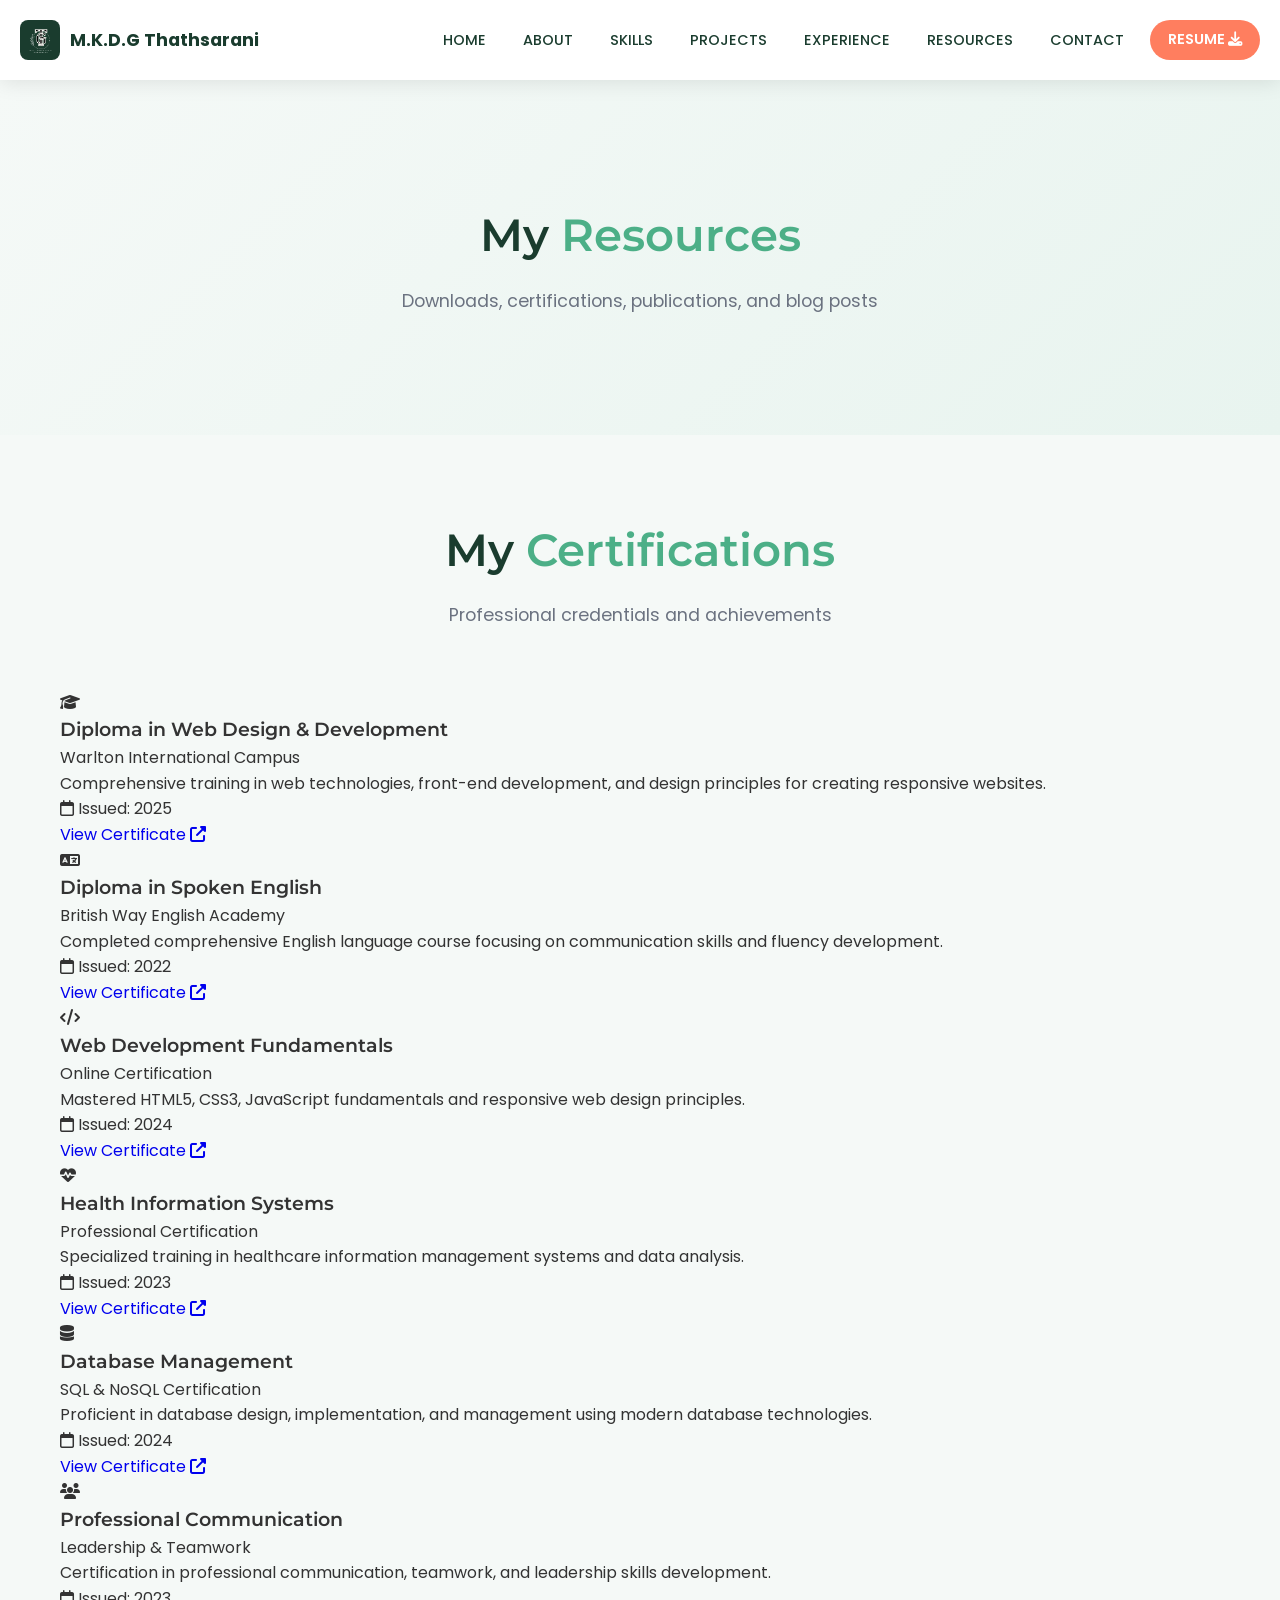
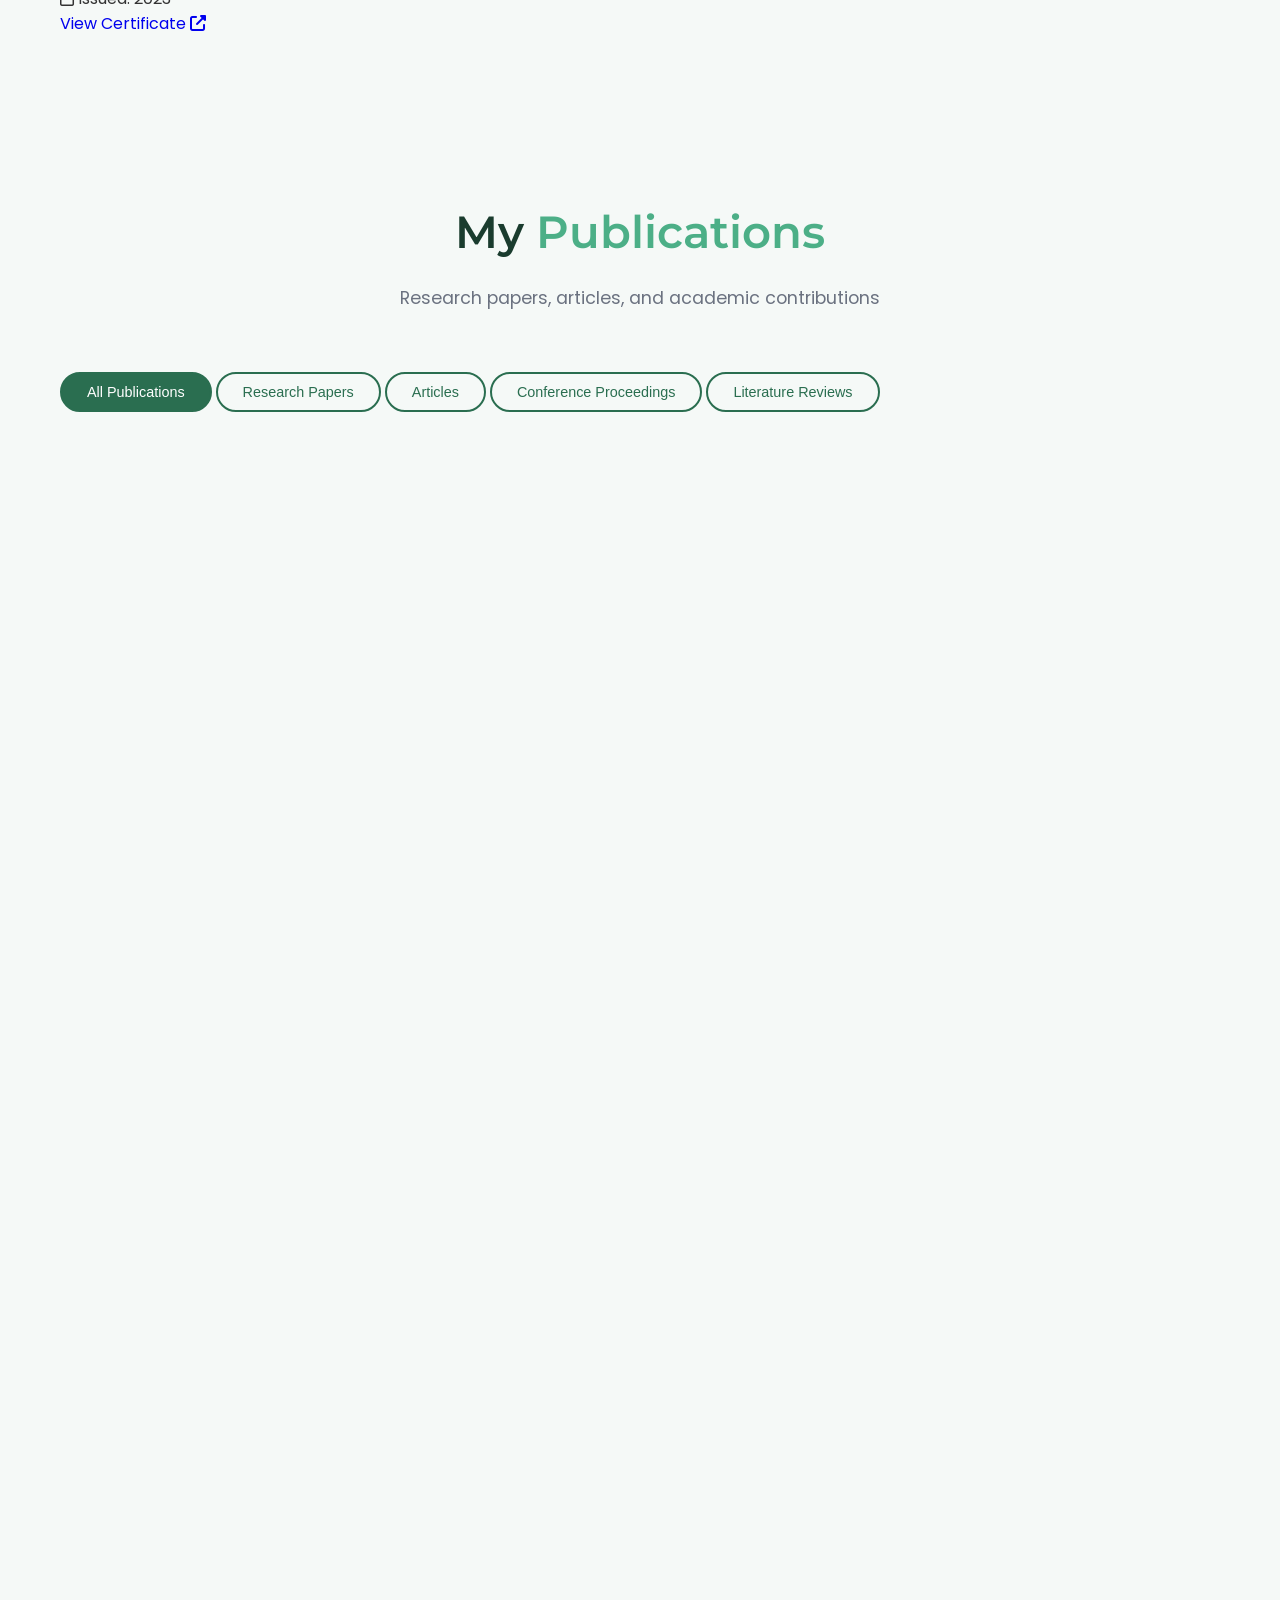
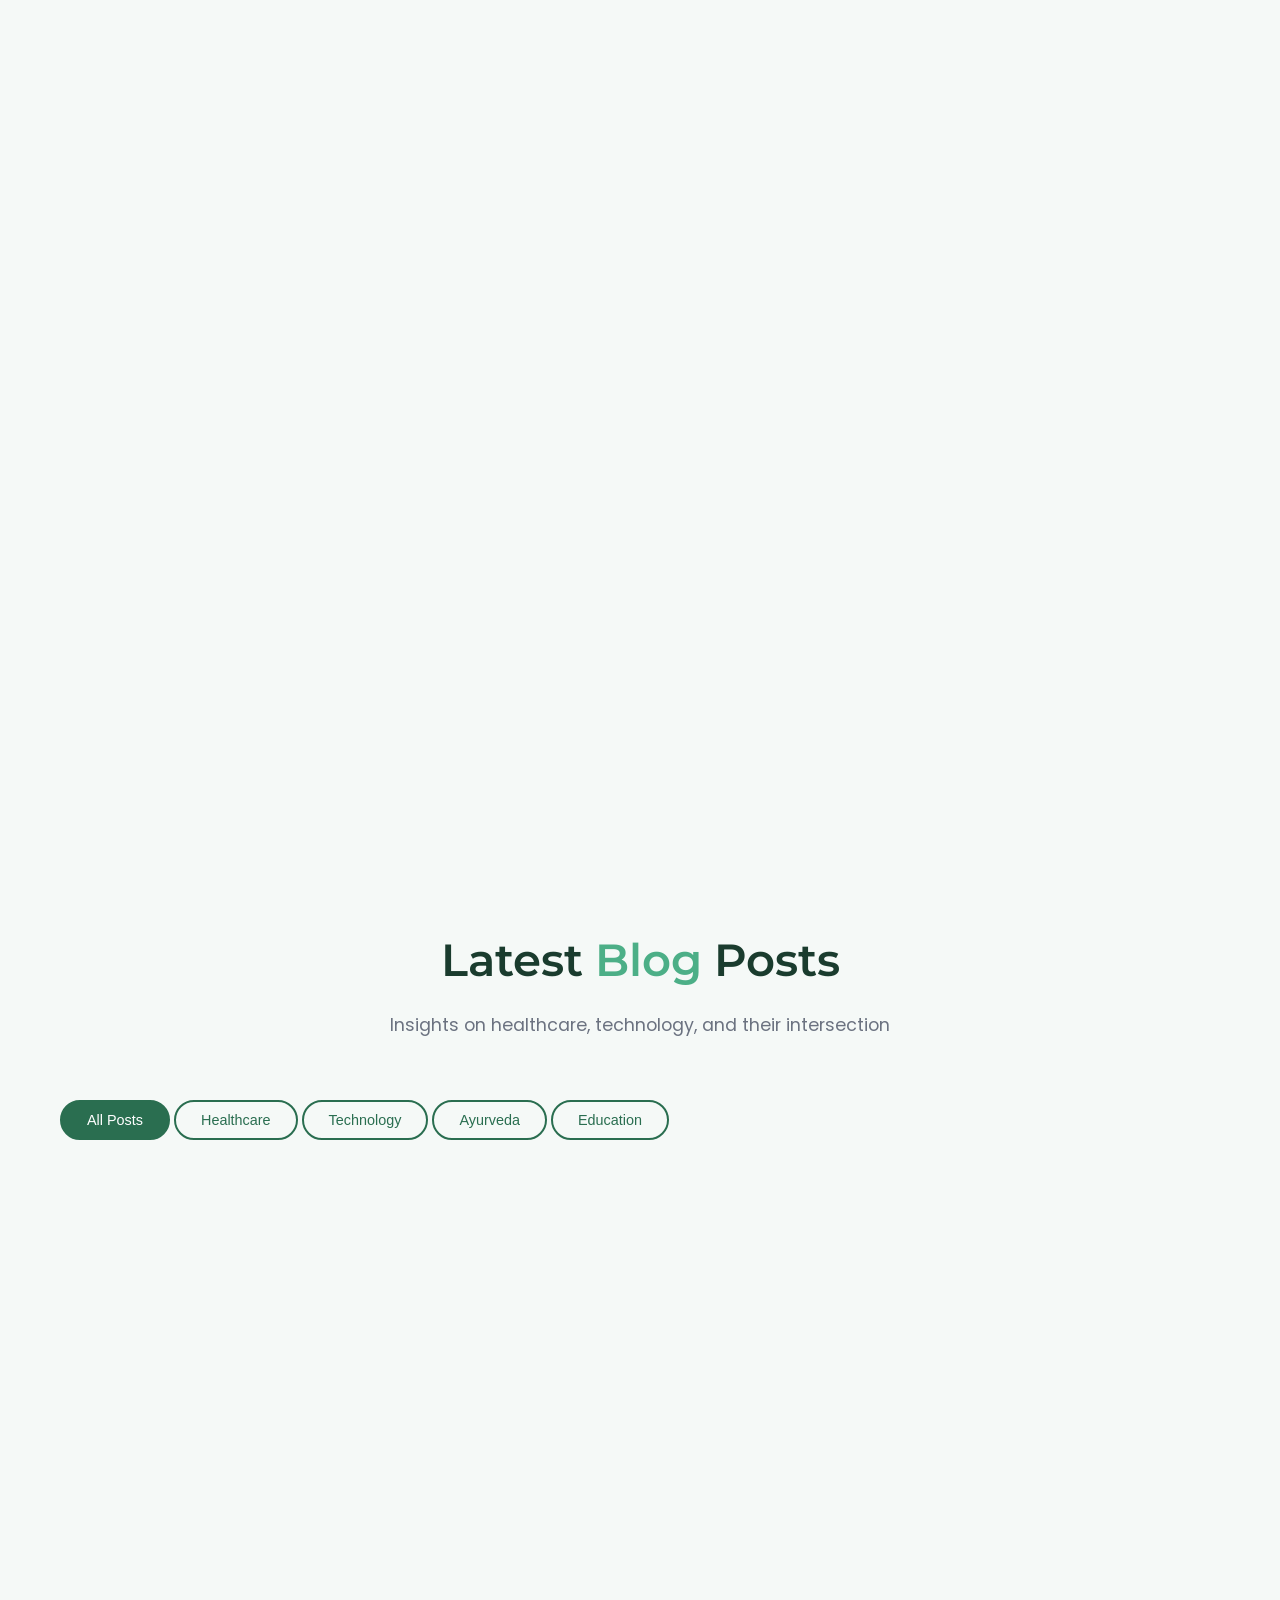
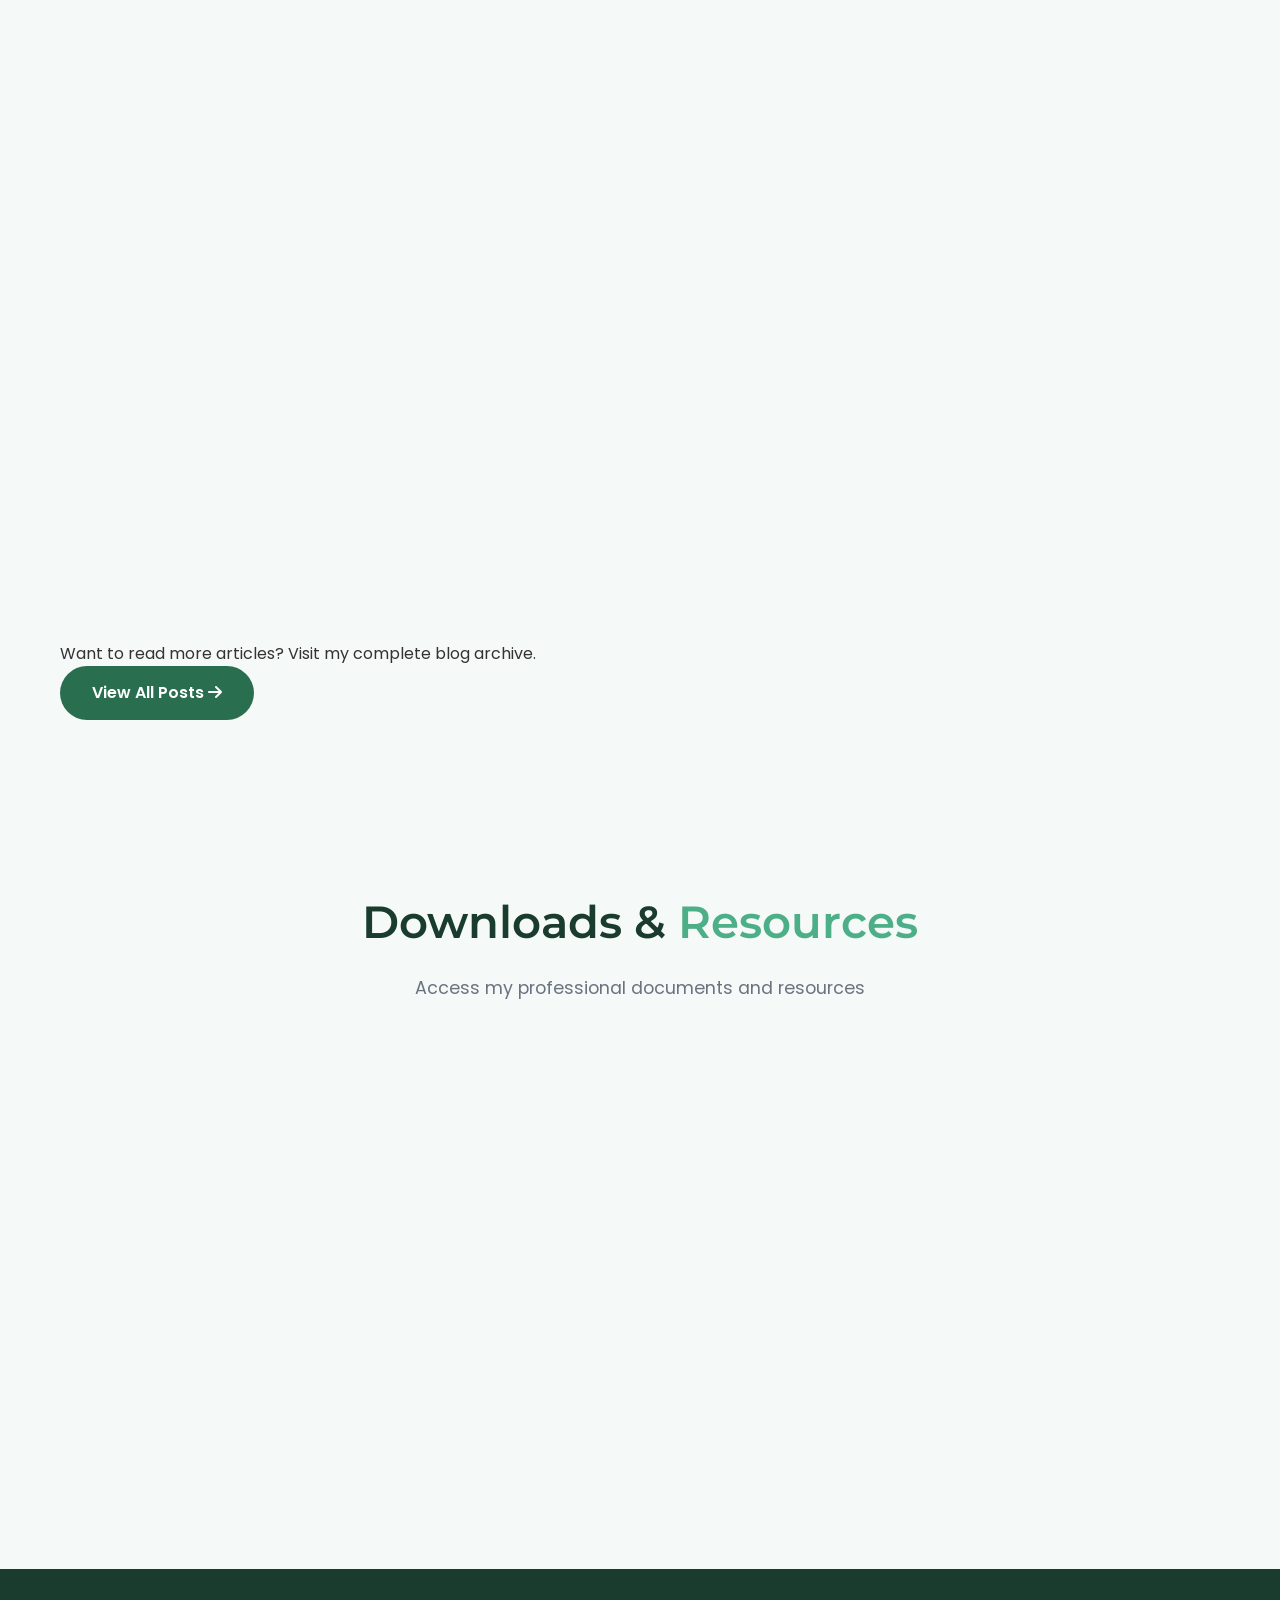
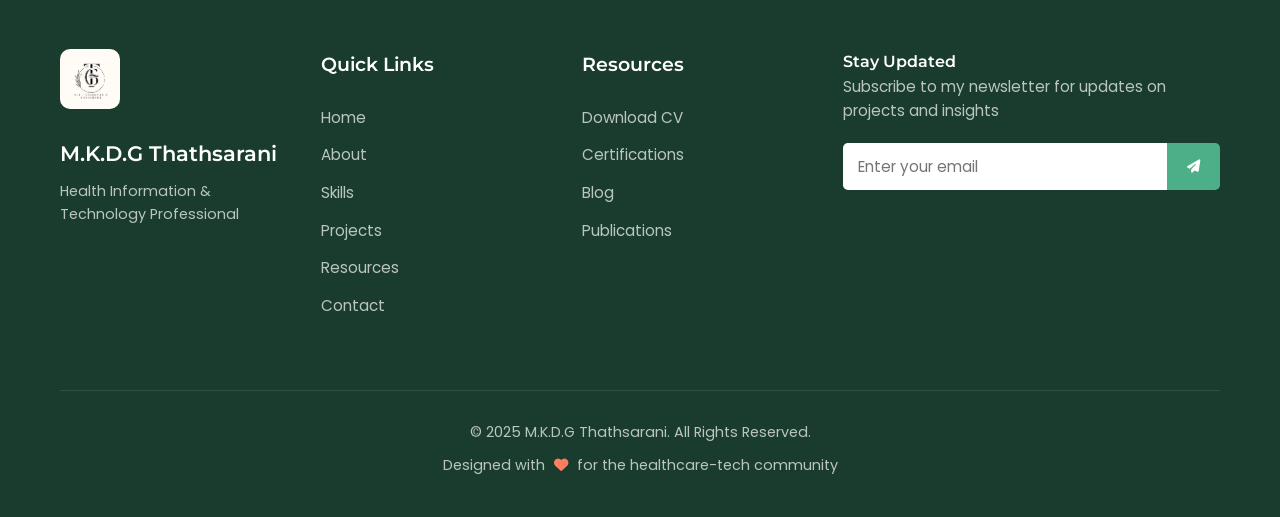
==== porthfolio/resources.html @ d6658051 "Add resources page with certifications, publications, and blog sections" ====
<!DOCTYPE html>
<html lang="en">
<head>
    <meta charset="UTF-8">
    <meta name="viewport" content="width=device-width, initial-scale=1.0">
    <title>M.K.D.G Thathsarani | Resources</title>
    <link rel="stylesheet" href="https://cdnjs.cloudflare.com/ajax/libs/font-awesome/6.4.0/css/all.min.css">
    <link href="https://fonts.googleapis.com/css2?family=Poppins:wght@300;400;500;600;700&family=Montserrat:wght@400;500;600;700&display=swap" rel="stylesheet">
    <link rel="stylesheet" href="style.css">
    <link rel="stylesheet" href="animations.css">
</head>
<body>
    <!-- Navigation -->
    <nav class="main-nav">
        <div class="nav-container">
            <a href="index.html" class="logo">
                <img src="Logo/Green.png" alt="Logo">
                <span>M.K.D.G Thathsarani</span>
            </a>
            <button class="mobile-toggle" aria-label="Menu">
                <i class="fas fa-bars"></i>
            </button>
            <ul class="nav-menu">
                <li><a href="index.html" class="nav-link">HOME</a></li>
                <li><a href="index.html#about" class="nav-link">ABOUT</a></li>
                <li><a href="index.html#skills" class="nav-link">SKILLS</a></li>
                <li><a href="index.html#projects" class="nav-link">PROJECTS</a></li>
                <li><a href="index.html#experience" class="nav-link">EXPERIENCE</a></li>
                <li><a href="resources.html" class="nav-link active">RESOURCES</a></li>
                <li><a href="index.html#contact" class="nav-link">CONTACT</a></li>
                <li><a href="My%20CV%202026.pdf" download class="btn-download">RESUME <i class="fas fa-download"></i></a></li>
            </ul>
        </div>
    </nav>

    <!-- Resources Hero -->
    <section class="hero" style="min-height: auto; padding: 120px 0 60px;">
        <div class="section-container" style="padding: 0 20px;">
            <div class="section-header">
                <h1 class="section-title">My <span>Resources</span></h1>
                <p class="section-subtitle">Downloads, certifications, publications, and blog posts</p>
            </div>
        </div>
    </section>

    <!-- Certifications Section -->
    <section id="certifications" class="certifications">
        <div class="section-container">
            <div class="section-header">
                <h2 class="section-title">My <span>Certifications</span></h2>
                <p class="section-subtitle">Professional credentials and achievements</p>
            </div>

            <div class="certifications-grid">
                <!-- Certification 1 -->
                <div class="certification-card">
                    <div class="certification-header">
                        <div class="certification-icon">
                            <i class="fas fa-graduation-cap"></i>
                        </div>
                        <div class="certification-title">
                            <h3>Diploma in Web Design & Development</h3>
                            <p>Warlton International Campus</p>
                        </div>
                    </div>
                    <div class="certification-body">
                        <p>Comprehensive training in web technologies, front-end development, and design principles for creating responsive websites.</p>
                        <div class="certification-date">
                            <i class="far fa-calendar"></i> Issued: 2025
                        </div>
                    </div>
                    <div class="certification-footer">
                        <a href="#" class="certification-link">View Certificate <i class="fas fa-external-link-alt"></i></a>
                    </div>
                </div>

                <!-- Certification 2 -->
                <div class="certification-card">
                    <div class="certification-header">
                        <div class="certification-icon">
                            <i class="fas fa-language"></i>
                        </div>
                        <div class="certification-title">
                            <h3>Diploma in Spoken English</h3>
                            <p>British Way English Academy</p>
                        </div>
                    </div>
                    <div class="certification-body">
                        <p>Completed comprehensive English language course focusing on communication skills and fluency development.</p>
                        <div class="certification-date">
                            <i class="far fa-calendar"></i> Issued: 2022
                        </div>
                    </div>
                    <div class="certification-footer">
                        <a href="#" class="certification-link">View Certificate <i class="fas fa-external-link-alt"></i></a>
                    </div>
                </div>

                <!-- Certification 3 -->
                <div class="certification-card">
                    <div class="certification-header">
                        <div class="certification-icon">
                            <i class="fas fa-code"></i>
                        </div>
                        <div class="certification-title">
                            <h3>Web Development Fundamentals</h3>
                            <p>Online Certification</p>
                        </div>
                    </div>
                    <div class="certification-body">
                        <p>Mastered HTML5, CSS3, JavaScript fundamentals and responsive web design principles.</p>
                        <div class="certification-date">
                            <i class="far fa-calendar"></i> Issued: 2024
                        </div>
                    </div>
                    <div class="certification-footer">
                        <a href="#" class="certification-link">View Certificate <i class="fas fa-external-link-alt"></i></a>
                    </div>
                </div>

                <!-- Certification 4 -->
                <div class="certification-card">
                    <div class="certification-header">
                        <div class="certification-icon">
                            <i class="fas fa-heartbeat"></i>
                        </div>
                        <div class="certification-title">
                            <h3>Health Information Systems</h3>
                            <p>Professional Certification</p>
                        </div>
                    </div>
                    <div class="certification-body">
                        <p>Specialized training in healthcare information management systems and data analysis.</p>
                        <div class="certification-date">
                            <i class="far fa-calendar"></i> Issued: 2023
                        </div>
                    </div>
                    <div class="certification-footer">
                        <a href="#" class="certification-link">View Certificate <i class="fas fa-external-link-alt"></i></a>
                    </div>
                </div>

                <!-- Certification 5 -->
                <div class="certification-card">
                    <div class="certification-header">
                        <div class="certification-icon">
                            <i class="fas fa-database"></i>
                        </div>
                        <div class="certification-title">
                            <h3>Database Management</h3>
                            <p>SQL & NoSQL Certification</p>
                        </div>
                    </div>
                    <div class="certification-body">
                        <p>Proficient in database design, implementation, and management using modern database technologies.</p>
                        <div class="certification-date">
                            <i class="far fa-calendar"></i> Issued: 2024
                        </div>
                    </div>
                    <div class="certification-footer">
                        <a href="#" class="certification-link">View Certificate <i class="fas fa-external-link-alt"></i></a>
                    </div>
                </div>

                <!-- Certification 6 -->
                <div class="certification-card">
                    <div class="certification-header">
                        <div class="certification-icon">
                            <i class="fas fa-users"></i>
                        </div>
                        <div class="certification-title">
                            <h3>Professional Communication</h3>
                            <p>Leadership & Teamwork</p>
                        </div>
                    </div>
                    <div class="certification-body">
                        <p>Certification in professional communication, teamwork, and leadership skills development.</p>
                        <div class="certification-date">
                            <i class="far fa-calendar"></i> Issued: 2023
                        </div>
                    </div>
                    <div class="certification-footer">
                        <a href="#" class="certification-link">View Certificate <i class="fas fa-external-link-alt"></i></a>
                    </div>
                </div>
            </div>
        </div>
    </section>

    <!-- Publications Section -->
    <section id="publications" class="publications">
        <div class="section-container">
            <div class="section-header">
                <h2 class="section-title">My <span>Publications</span></h2>
                <p class="section-subtitle">Research papers, articles, and academic contributions</p>
            </div>

            <div class="publications-filters">
                <button class="filter-btn active" data-filter="all">All Publications</button>
                <button class="filter-btn" data-filter="research">Research Papers</button>
                <button class="filter-btn" data-filter="articles">Articles</button>
                <button class="filter-btn" data-filter="conference">Conference Proceedings</button>
                <button class="filter-btn" data-filter="reviews">Literature Reviews</button>
            </div>

            <div class="publications-grid">
                <!-- Publication 1 -->
                <div class="publication-card" data-category="research">
                    <div class="publication-header">
                        <span class="publication-type">Research Paper</span>
                        <span class="publication-year">2024</span>
                    </div>
                    <div class="publication-content">
                        <h3 class="publication-title">Integrating Ayurvedic Principles with Modern Health Information Systems</h3>
                        <p class="publication-authors">M.K.D.G. Thathsarani, Dr. A. Perera, Dr. S. Fernando</p>
                        <p class="publication-journal">Journal of Traditional and Complementary Medicine, Vol. 15, Issue 3</p>
                        <div class="publication-abstract">
                            <p>This research explores the integration of Ayurvedic diagnostic principles into modern electronic health record systems, proposing a framework for preserving traditional knowledge while enhancing clinical decision support.</p>
                        </div>
                        <div class="publication-metrics">
                            <span class="metric"><i class="fas fa-quote-left"></i> 12 Citations</span>
                            <span class="metric"><i class="fas fa-download"></i> 245 Downloads</span>
                            <span class="metric"><i class="fas fa-star"></i> Impact Factor: 3.2</span>
                        </div>
                    </div>
                    <div class="publication-footer">
                        <a href="#" class="btn-secondary publication-link"><i class="fas fa-external-link-alt"></i> View Abstract</a>
                        <a href="#" class="btn-primary publication-download"><i class="fas fa-file-pdf"></i> Download PDF</a>
                    </div>
                </div>

                <!-- Publication 2 -->
                <div class="publication-card" data-category="articles">
                    <div class="publication-header">
                        <span class="publication-type">Article</span>
                        <span class="publication-year">2024</span>
                    </div>
                    <div class="publication-content">
                        <h3 class="publication-title">Digital Transformation in Traditional Medicine: Challenges and Opportunities</h3>
                        <p class="publication-authors">M.K.D.G. Thathsarani</p>
                        <p class="publication-journal">Health Informatics Today, Vol. 8, Issue 2</p>
                        <div class="publication-abstract">
                            <p>A comprehensive analysis of the digital transformation occurring in traditional medicine practices worldwide, with focus on data standardization, practitioner training, and patient adoption challenges.</p>
                        </div>
                        <div class="publication-metrics">
                            <span class="metric"><i class="fas fa-quote-left"></i> 8 Citations</span>
                            <span class="metric"><i class="fas fa-download"></i> 189 Downloads</span>
                            <span class="metric"><i class="fas fa-eye"></i> 1.2K Views</span>
                        </div>
                    </div>
                    <div class="publication-footer">
                        <a href="#" class="btn-secondary publication-link"><i class="fas fa-external-link-alt"></i> View Abstract</a>
                        <a href="#" class="btn-primary publication-download"><i class="fas fa-file-pdf"></i> Download PDF</a>
                    </div>
                </div>

                <!-- Publication 3 -->
                <div class="publication-card" data-category="conference">
                    <div class="publication-header">
                        <span class="publication-type">Conference Proceedings</span>
                        <span class="publication-year">2023</span>
                    </div>
                    <div class="publication-content">
                        <h3 class="publication-title">A Framework for Ayurvedic Knowledge Representation in Healthcare Databases</h3>
                        <p class="publication-authors">M.K.D.G. Thathsarani, Prof. R. Silva</p>
                        <p class="publication-journal">Proceedings of the International Conference on Healthcare Technology, pp. 145-159</p>
                        <div class="publication-abstract">
                            <p>Presented at ICHeT 2023, this paper introduces a novel framework for structuring Ayurvedic knowledge in relational databases while maintaining semantic relationships between concepts.</p>
                        </div>
                        <div class="publication-metrics">
                            <span class="metric"><i class="fas fa-quote-left"></i> 5 Citations</span>
                            <span class="metric"><i class="fas fa-download"></i> 167 Downloads</span>
                            <span class="metric"><i class="fas fa-users"></i> Conference Presentation</span>
                        </div>
                    </div>
                    <div class="publication-footer">
                        <a href="#" class="btn-secondary publication-link"><i class="fas fa-external-link-alt"></i> View Abstract</a>
                        <a href="#" class="btn-primary publication-download"><i class="fas fa-file-pdf"></i> Download PDF</a>
                    </div>
                </div>

                <!-- Publication 4 -->
                <div class="publication-card" data-category="research">
                    <div class="publication-header">
                        <span class="publication-type">Research Paper</span>
                        <span class="publication-year">2023</span>
                    </div>
                    <div class="publication-content">
                        <h3 class="publication-title">Assessing the Efficacy of Telemedicine for Ayurvedic Consultations</h3>
                        <p class="publication-authors">M.K.D.G. Thathsarani, Dr. L. Bandara, Dr. M. De Silva</p>
                        <p class="publication-journal">Journal of Digital Health, Vol. 7, Issue 4</p>
                        <div class="publication-abstract">
                            <p>A mixed-methods study evaluating patient satisfaction and clinical outcomes of Ayurvedic consultations conducted via telemedicine platforms during and post-pandemic.</p>
                        </div>
                        <div class="publication-metrics">
                            <span class="metric"><i class="fas fa-quote-left"></i> 15 Citations</span>
                            <span class="metric"><i class="fas fa-download"></i> 312 Downloads</span>
                            <span class="metric"><i class="fas fa-star"></i> Impact Factor: 4.1</span>
                        </div>
                    </div>
                    <div class="publication-footer">
                        <a href="#" class="btn-secondary publication-link"><i class="fas fa-external-link-alt"></i> View Abstract</a>
                        <a href="#" class="btn-primary publication-download"><i class="fas fa-file-pdf"></i> Download PDF</a>
                    </div>
                </div>

                <!-- Publication 5 -->
                <div class="publication-card" data-category="reviews">
                    <div class="publication-header">
                        <span class="publication-type">Literature Review</span>
                        <span class="publication-year">2022</span>
                    </div>
                    <div class="publication-content">
                        <h3 class="publication-title">Health Information Systems in Developing Countries: A Systematic Review</h3>
                        <p class="publication-authors">M.K.D.G. Thathsarani, Dr. K. Rajapakse</p>
                        <p class="publication-journal">International Journal of Medical Informatics, Vol. 18, Issue 1</p>
                        <div class="publication-abstract">
                            <p>Systematic review of 87 studies on health information system implementations in developing countries, identifying key success factors and common implementation challenges.</p>
                        </div>
                        <div class="publication-metrics">
                            <span class="metric"><i class="fas fa-quote-left"></i> 21 Citations</span>
                            <span class="metric"><i class="fas fa-download"></i> 456 Downloads</span>
                            <span class="metric"><i class="fas fa-star"></i> Impact Factor: 5.3</span>
                        </div>
                    </div>
                    <div class="publication-footer">
                        <a href="#" class="btn-secondary publication-link"><i class="fas fa-external-link-alt"></i> View Abstract</a>
                        <a href="#" class="btn-primary publication-download"><i class="fas fa-file-pdf"></i> Download PDF</a>
                    </div>
                </div>

                <!-- Publication 6 -->
                <div class="publication-card" data-category="articles">
                    <div class="publication-header">
                        <span class="publication-type">Article</span>
                        <span class="publication-year">2022</span>
                    </div>
                    <div class="publication-content">
                        <h3 class="publication-title">The Role of Mobile Applications in Ayurvedic Patient Education</h3>
                        <p class="publication-authors">M.K.D.G. Thathsarani</p>
                        <p class="publication-journal">Ayurveda & Technology Quarterly, Vol. 5</p>
                        <div class="publication-abstract">
                            <p>Analysis of mobile application features that effectively support Ayurvedic patient education, including dosage reminders, dietary guidelines, and lifestyle recommendations.</p>
                        </div>
                        <div class="publication-metrics">
                            <span class="metric"><i class="fas fa-quote-left"></i> 6 Citations</span>
                            <span class="metric"><i class="fas fa-download"></i> 134 Downloads</span>
                            <span class="metric"><i class="fas fa-mobile-alt"></i> Featured in App Store</span>
                        </div>
                    </div>
                    <div class="publication-footer">
                        <a href="#" class="btn-secondary publication-link"><i class="fas fa-external-link-alt"></i> View Abstract</a>
                        <a href="#" class="btn-primary publication-download"><i class="fas fa-file-pdf"></i> Download PDF</a>
                    </div>
                </div>
            </div>

            <div class="publications-stats">
                <div class="stat-card">
                    <div class="stat-icon">
                        <i class="fas fa-file-alt"></i>
                    </div>
                    <div class="stat-content">
                        <h3 class="stat-number" data-count="18">0</h3>
                        <p class="stat-label">Total Publications</p>
                    </div>
                </div>
                <div class="stat-card">
                    <div class="stat-icon">
                        <i class="fas fa-quote-left"></i>
                    </div>
                    <div class="stat-content">
                        <h3 class="stat-number" data-count="67">0</h3>
                        <p class="stat-label">Total Citations</p>
                    </div>
                </div>
                <div class="stat-card">
                    <div class="stat-icon">
                        <i class="fas fa-download"></i>
                    </div>
                    <div class="stat-content">
                        <h3 class="stat-number" data-count="1503">0</h3>
                        <p class="stat-label">Total Downloads</p>
                    </div>
                </div>
                <div class="stat-card">
                    <div class="stat-icon">
                        <i class="fas fa-star"></i>
                    </div>
                    <div class="stat-content">
                        <h3 class="stat-number" data-count="4.2">0</h3>
                        <p class="stat-label">Avg. Impact Factor</p>
                    </div>
                </div>
            </div>
        </div>
    </section>

    <!-- Blog Section -->
    <section id="blog" class="blog">
        <div class="section-container">
            <div class="section-header">
                <h2 class="section-title">Latest <span>Blog</span> Posts</h2>
                <p class="section-subtitle">Insights on healthcare, technology, and their intersection</p>
            </div>

            <div class="blog-filters">
                <button class="filter-btn active" data-filter="all">All Posts</button>
                <button class="filter-btn" data-filter="healthcare">Healthcare</button>
                <button class="filter-btn" data-filter="technology">Technology</button>
                <button class="filter-btn" data-filter="ayurveda">Ayurveda</button>
                <button class="filter-btn" data-filter="education">Education</button>
            </div>

            <div class="blog-grid">
                <!-- Blog Post 1 -->
                <article class="blog-card" data-category="healthcare technology">
                    <div class="blog-image">
                        <img src="https://images.unsplash.com/photo-1576091160399-112ba8d25d1f?ixlib=rb-4.0.3&auto=format&fit=crop&w=800&q=80" alt="Digital Health Transformation">
                        <div class="blog-date">
                            <span class="date-day">15</span>
                            <span class="date-month">Jan</span>
                        </div>
                    </div>
                    <div class="blog-content">
                        <div class="blog-meta">
                            <span class="blog-category">Healthcare Tech</span>
                            <span class="blog-read-time">5 min read</span>
                        </div>
                        <h3 class="blog-title">The Future of Digital Health in Traditional Medicine</h3>
                        <p class="blog-excerpt">Exploring how technology is revolutionizing Ayurvedic practices while preserving their traditional essence and authenticity.</p>
                        <div class="blog-footer">
                            <a href="#" class="blog-link">Read More <i class="fas fa-arrow-right"></i></a>
                            <div class="blog-stats">
                                <span><i class="far fa-heart"></i> 24</span>
                                <span><i class="far fa-comment"></i> 8</span>
                            </div>
                        </div>
                    </div>
                </article>

                <!-- Blog Post 2 -->
                <article class="blog-card" data-category="ayurveda education">
                    <div class="blog-image">
                        <img src="https://images.unsplash.com/photo-1544367567-0f2fcb009e0b?ixlib=rb-4.0.3&auto=format&fit=crop&w=800&q=80" alt="Ayurvedic Wisdom">
                        <div class="blog-date">
                            <span class="date-day">28</span>
                            <span class="date-month">Dec</span>
                        </div>
                    </div>
                    <div class="blog-content">
                        <div class="blog-meta">
                            <span class="blog-category">Ayurveda</span>
                            <span class="blog-read-time">7 min read</span>
                        </div>
                        <h3 class="blog-title">Modernizing Ayurveda: Balancing Tradition and Innovation</h3>
                        <p class="blog-excerpt">How ancient wisdom meets modern science in today's healthcare landscape, creating holistic wellness solutions.</p>
                        <div class="blog-footer">
                            <a href="#" class="blog-link">Read More <i class="fas fa-arrow-right"></i></a>
                            <div class="blog-stats">
                                <span><i class="far fa-heart"></i> 42</span>
                                <span><i class="far fa-comment"></i> 12</span>
                            </div>
                        </div>
                    </div>
                </article>

                <!-- Blog Post 3 -->
                <article class="blog-card" data-category="technology education">
                    <div class="blog-image">
                        <img src="https://images.unsplash.com/photo-1516321318423-f06f85e504b3?ixlib=rb-4.0.3&auto=format&fit=crop&w=800&q=80" alt="Health Information Systems">
                        <div class="blog-date">
                            <span class="date-day">10</span>
                            <span class="date-month">Dec</span>
                        </div>
                    </div>
                    <div class="blog-content">
                        <div class="blog-meta">
                            <span class="blog-category">Tech Insights</span>
                            <span class="blog-read-time">6 min read</span>
                        </div>
                        <h3 class="blog-title">Building Effective Health Information Systems</h3>
                        <p class="blog-excerpt">Key considerations for developing robust healthcare technology infrastructure that serves both patients and practitioners.</p>
                        <div class="blog-footer">
                            <a href="#" class="blog-link">Read More <i class="fas fa-arrow-right"></i></a>
                            <div class="blog-stats">
                                <span><i class="far fa-heart"></i> 31</span>
                                <span><i class="far fa-comment"></i> 9</span>
                            </div>
                        </div>
                    </div>
                </article>

                <!-- Blog Post 4 -->
                <article class="blog-card" data-category="healthcare">
                    <div class="blog-image">
                        <img src="https://images.unsplash.com/photo-1559757148-5c350d0d3c56?ixlib=rb-4.0.3&auto=format&fit=crop&w=800&q=80" alt="Community Health">
                        <div class="blog-date">
                            <span class="date-day">25</span>
                            <span class="date-month">Nov</span>
                        </div>
                    </div>
                    <div class="blog-content">
                        <div class="blog-meta">
                            <span class="blog-category">Community Health</span>
                            <span class="blog-read-time">8 min read</span>
                        </div>
                        <h3 class="blog-title">Technology's Role in Rural Healthcare Access</h3>
                        <p class="blog-excerpt">Bridging the healthcare gap in underserved communities through innovative technological solutions and telehealth.</p>
                        <div class="blog-footer">
                            <a href="#" class="blog-link">Read More <i class="fas fa-arrow-right"></i></a>
                            <div class="blog-stats">
                                <span><i class="far fa-heart"></i> 56</span>
                                <span><i class="far fa-comment"></i> 15</span>
                            </div>
                        </div>
                    </div>
                </article>

                <!-- Blog Post 5 -->
                <article class="blog-card" data-category="education technology">
                    <div class="blog-image">
                        <img src="https://images.unsplash.com/photo-1523050854058-8df90110c9f1?ixlib=rb-4.0.3&auto=format&fit=crop&w=800&q=80" alt="EdTech">
                        <div class="blog-date">
                            <span class="date-day">12</span>
                            <span class="date-month">Nov</span>
                        </div>
                    </div>
                    <div class="blog-content">
                        <div class="blog-meta">
                            <span class="blog-category">EdTech</span>
                            <span class="blog-read-time">4 min read</span>
                        </div>
                        <h3 class="blog-title">Teaching Python in Schools: My Volunteer Experience</h3>
                        <p class="blog-excerpt">Reflections on developing Python curriculum for A-Level students and the impact of coding education in schools.</p>
                        <div class="blog-footer">
                            <a href="#" class="blog-link">Read More <i class="fas fa-arrow-right"></i></a>
                            <div class="blog-stats">
                                <span><i class="far fa-heart"></i> 38</span>
                                <span><i class="far fa-comment"></i> 11</span>
                            </div>
                        </div>
                    </div>
                </article>

                <!-- Blog Post 6 -->
                <article class="blog-card" data-category="healthcare technology">
                    <div class="blog-image">
                        <img src="https://images.unsplash.com/photo-1559757175-0eb30cd8c063?ixlib=rb-4.0.3&auto=format&fit=crop&w=800&q=80" alt="Data Privacy">
                        <div class="blog-date">
                            <span class="date-day">05</span>
                            <span class="date-month">Nov</span>
                        </div>
                    </div>
                    <div class="blog-content">
                        <div class="blog-meta">
                            <span class="blog-category">Health Tech</span>
                            <span class="blog-read-time">9 min read</span>
                        </div>
                        <h3 class="blog-title">Data Privacy in Healthcare: Finding the Right Balance</h3>
                        <p class="blog-excerpt">Navigating the complex landscape of patient data protection while enabling effective digital health solutions.</p>
                        <div class="blog-footer">
                            <a href="#" class="blog-link">Read More <i class="fas fa-arrow-right"></i></a>
                            <div class="blog-stats">
                                <span><i class="far fa-heart"></i> 29</span>
                                <span><i class="far fa-comment"></i> 7</span>
                            </div>
                        </div>
                    </div>
                </article>
            </div>

            <div class="blog-cta">
                <p>Want to read more articles? Visit my complete blog archive.</p>
                <a href="#" class="btn-primary">View All Posts <i class="fas fa-arrow-right"></i></a>
            </div>
        </div>
    </section>

    <!-- Downloads Section -->
    <section id="downloads" class="downloads">
        <div class="section-container">
            <div class="section-header">
                <h2 class="section-title">Downloads & <span>Resources</span></h2>
                <p class="section-subtitle">Access my professional documents and resources</p>
            </div>

            <div class="downloads-grid">
                <div class="download-card">
                    <div class="download-icon">
                        <i class="fas fa-file-pdf"></i>
                    </div>
                    <div class="download-content">
                        <h3>Curriculum Vitae</h3>
                        <p>Complete professional resume with education, experience, and skills</p>
                        <a href="My%20CV%202026.pdf" download class="btn-primary download-btn">
                            <i class="fas fa-download"></i> Download CV
                        </a>
                    </div>
                </div>

                <div class="download-card">
                    <div class="download-icon">
                        <i class="fas fa-certificate"></i>
                    </div>
                    <div class="download-content">
                        <h3>Certification Portfolio</h3>
                        <p>Collection of all professional certifications and credentials</p>
                        <a href="#" class="btn-primary download-btn">
                            <i class="fas fa-download"></i> Download Portfolio
                        </a>
                    </div>
                </div>

                <div class="download-card">
                    <div class="download-icon">
                        <i class="fas fa-file-alt"></i>
                    </div>
                    <div class="download-content">
                        <h3>Research Papers</h3>
                        <p>Complete collection of published research papers and articles</p>
                        <a href="#" class="btn-primary download-btn">
                            <i class="fas fa-download"></i> Download Papers
                        </a>
                    </div>
                </div>
            </div>
        </div>
    </section>

    <!-- Footer -->
    <footer class="footer">
        <div class="footer-container">
            <div class="footer-content">
                <div class="footer-logo">
                    <img src="Logo/White.png" alt="Logo">
                    <h3>M.K.D.G Thathsarani</h3>
                    <p>Health Information & Technology Professional</p>
                </div>

                <div class="footer-links">
                    <h4>Quick Links</h4>
                    <ul>
                        <li><a href="index.html">Home</a></li>
                        <li><a href="index.html#about">About</a></li>
                        <li><a href="index.html#skills">Skills</a></li>
                        <li><a href="index.html#projects">Projects</a></li>
                        <li><a href="resources.html">Resources</a></li>
                        <li><a href="index.html#contact">Contact</a></li>
                    </ul>
                </div>

                <div class="footer-links">
                    <h4>Resources</h4>
                    <ul>
                        <li><a href="My%20CV%202026.pdf" download>Download CV</a></li>
                        <li><a href="#certifications">Certifications</a></li>
                        <li><a href="#blog">Blog</a></li>
                        <li><a href="#publications">Publications</a></li>
                    </ul>
                </div>

                <div class="footer-newsletter">
                    <h4>Stay Updated</h4>
                    <p>Subscribe to my newsletter for updates on projects and insights</p>
                    <form class="newsletter-form">
                        <input type="email" placeholder="Enter your email">
                        <button type="submit"><i class="fas fa-paper-plane"></i></button>
                    </form>
                </div>
            </div>

            <div class="footer-bottom">
                <p>&copy; 2025 M.K.D.G Thathsarani. All Rights Reserved.</p>
                <p>Designed with <i class="fas fa-heart"></i> for the healthcare-tech community</p>
            </div>
        </div>
    </footer>

    <!-- Back to Top Button -->
    <button id="backToTop" class="back-to-top">
        <i class="fas fa-arrow-up"></i>
    </button>

    <script src="script.js"></script>
</body>
</html>
---- porthfolio/style.css ----
/* Reset and Base Styles */
* {
    margin: 0;
    padding: 0;
    box-sizing: border-box;
}

:root {
    --primary-color: #2A6E50;
    --secondary-color: #4CAF87;
    --accent-color: #FF7E5F;
    --dark-color: #1A3C2E;
    --light-color: #F5F9F7;
    --gray-color: #6B7280;
    --white: #FFFFFF;
    --shadow: 0 10px 30px rgba(0, 0, 0, 0.1);
    --transition: all 0.3s ease;
    --nav-height: 80px;
}

html {
    scroll-behavior: smooth;
}

body {
    font-family: 'Poppins', sans-serif;
    line-height: 1.6;
    color: #333;
    background-color: var(--light-color);
    overflow-x: hidden;
    padding-top: var(--nav-height);
}

h1, h2, h3, h4 {
    font-family: 'Montserrat', sans-serif;
    font-weight: 600;
}

a {
    text-decoration: none;
}

img {
    max-width: 100%;
    height: auto;
}

.section-container {
    width: 100%;
    max-width: 1200px;
    margin: 0 auto;
    padding: 80px 20px;
}

.section-header {
    text-align: center;
    margin-bottom: 60px;
}

.section-title {
    font-size: 2.8rem;
    color: var(--dark-color);
    margin-bottom: 15px;
}

.section-title span {
    color: var(--secondary-color);
}

.section-subtitle {
    font-size: 1.1rem;
    color: var(--gray-color);
    max-width: 600px;
    margin: 0 auto;
}

.btn-primary, .btn-secondary {
    display: inline-block;
    padding: 14px 32px;
    border-radius: 50px;
    font-weight: 600;
    text-decoration: none;
    transition: var(--transition);
    font-size: 1rem;
    cursor: pointer;
    border: none;
    text-align: center;
}

.btn-primary {
    background-color: var(--primary-color);
    color: var(--white);
}

.btn-primary:hover {
    background-color: var(--dark-color);
    transform: translateY(-3px);
    box-shadow: var(--shadow);
}

.btn-secondary {
    background-color: transparent;
    color: var(--primary-color);
    border: 2px solid var(--primary-color);
}

.btn-secondary:hover {
    background-color: var(--primary-color);
    color: var(--white);
    transform: translateY(-3px);
}

/* Navigation */
.main-nav {
    position: fixed;
    top: 0;
    left: 0;
    width: 100%;
    z-index: 1000;
    background-color: rgba(255, 255, 255, 0.95);
    box-shadow: 0 2px 20px rgba(0, 0, 0, 0.1);
    transition: var(--transition);
    height: var(--nav-height);
}

.nav-container {
    display: flex;
    justify-content: space-between;
    align-items: center;
    padding: 0 20px;
    max-width: 1400px;
    margin: 0 auto;
    height: 100%;
}

.logo {
    display: flex;
    align-items: center;
    text-decoration: none;
    color: var(--dark-color);
    font-weight: 700;
    font-size: 1.1rem;
    gap: 10px;
    flex-shrink: 0;
}

.logo img {
    width: 40px;
    height: 40px;
    border-radius: 8px;
    object-fit: cover;
}

.logo span {
    white-space: nowrap;
}

.nav-menu {
    display: flex;
    list-style: none;
    align-items: center;
    gap: 5px;
}

.nav-link {
    text-decoration: none;
    color: var(--dark-color);
    font-weight: 500;
    padding: 8px 16px;
    border-radius: 30px;
    transition: var(--transition);
    font-size: 0.9rem;
}

.nav-link:hover, .nav-link.active {
    color: var(--white);
    background-color: var(--primary-color);
}

.btn-download {
    background-color: var(--accent-color);
    color: white;
    padding: 8px 18px;
    border-radius: 30px;
    margin-left: 5px;
    text-decoration: none;
    font-weight: 600;
    font-size: 0.9rem;
    transition: var(--transition);
    display: inline-block;
}

.btn-download:hover {
    background-color: #e66a4a;
    transform: translateY(-2px);
}

.mobile-toggle {
    display: none;
    background: none;
    border: none;
    font-size: 1.5rem;
    color: var(--dark-color);
    cursor: pointer;
    padding: 10px;
}

/* Hero Section */
.hero {
    padding: 80px 0 60px;
    background: linear-gradient(135deg, var(--light-color) 0%, #E8F4EF 100%);
    min-height: 100vh;
    display: flex;
    align-items: center;
    position: relative;
}

.hero-container {
    max-width: 1400px;
    margin: 0 auto;
    padding: 0 20px;
    width: 100%;
}

.hero-content {
    display: grid;
    grid-template-columns: 1fr 1fr;
    gap: 60px;
    align-items: center;
}

.hero-text {
    max-width: 600px;
}

.hero-greeting {
    color: var(--secondary-color);
    font-size: 1.2rem;
    margin-bottom: 10px;
    opacity: 0;
    animation: fadeInUp 0.8s ease-out 0.2s forwards;
}

.hero-name {
    font-size: 3.5rem;
    color: var(--dark-color);
    line-height: 1.2;
    margin-bottom: 15px;
    opacity: 0;
    animation: fadeInUp 0.8s ease-out 0.3s forwards;
}

.hero-name span {
    color: var(--primary-color);
}

.hero-title {
    font-size: 1.8rem;
    color: var(--gray-color);
    margin-bottom: 25px;
    font-weight: 500;
    opacity: 0;
    animation: fadeInUp 0.8s ease-out 0.4s forwards;
}

.typewriter-text {
    color: var(--secondary-color);
    font-weight: 600;
}

.hero-description {
    font-size: 1.1rem;
    color: var(--gray-color);
    margin-bottom: 40px;
    line-height: 1.8;
    opacity: 0;
    animation: fadeInUp 0.8s ease-out 0.5s forwards;
}

.hero-actions {
    display: flex;
    gap: 20px;
    flex-wrap: wrap;
    opacity: 0;
    animation: fadeInUp 0.8s ease-out 0.6s forwards;
}

.hero-image {
    position: relative;
    display: flex;
    justify-content: center;
}

.image-frame {
    width: 400px;
    height: 400px;
    border-radius: 50%;
    overflow: hidden;
    border: 8px solid var(--white);
    box-shadow: var(--shadow);
    opacity: 0;
    animation: fadeInRight 0.8s ease-out 0.5s forwards;
}

.image-frame img {
    width: 100%;
    height: 100%;
    object-fit: cover;
}

.floating-elements {
    position: absolute;
    width: 100%;
    height: 100%;
    top: 0;
    left: 0;
    pointer-events: none;
}

.floating-element {
    position: absolute;
    width: 60px;
    height: 60px;
    background-color: var(--white);
    border-radius: 50%;
    display: flex;
    align-items: center;
    justify-content: center;
    font-size: 1.5rem;
    color: var(--primary-color);
    box-shadow: var(--shadow);
}

.el1 {
    top: 5%;
    left: 5%;
    animation: float 6s ease-in-out infinite;
}

.el2 {
    top: 70%;
    right: 5%;
    animation: float 7s ease-in-out infinite 1s;
}

.el3 {
    bottom: 5%;
    left: 15%;
    animation: float 5s ease-in-out infinite 0.5s;
}

.scroll-indicator {
    position: absolute;
    bottom: 40px;
    left: 50%;
    transform: translateX(-50%);
    display: flex;
    flex-direction: column;
    align-items: center;
}

.scroll-indicator span {
    font-size: 0.9rem;
    color: var(--gray-color);
    margin-bottom: 10px;
}

.mouse {
    width: 30px;
    height: 50px;
    border: 2px solid var(--gray-color);
    border-radius: 20px;
    position: relative;
}

.wheel {
    width: 4px;
    height: 10px;
    background-color: var(--primary-color);
    border-radius: 2px;
    position: absolute;
    top: 10px;
    left: 50%;
    transform: translateX(-50%);
    animation: scroll 2s infinite;
}

/* About Section */
.about {
    background-color: var(--white);
}

.about-content {
    display: grid;
    grid-template-columns: 1fr 1fr;
    gap: 60px;
    align-items: center;
}

.about-image .image-container {
    width: 100%;
    max-width: 450px;
    border-radius: 20px;
    overflow: hidden;
    box-shadow: var(--shadow);
    margin: 0 auto;
}

.about-image img {
    width: 100%;
    height: auto;
    display: block;
}

.about-text h3 {
    font-size: 2rem;
    color: var(--dark-color);
    margin-bottom: 20px;
}

.about-text > p {
    color: var(--gray-color);
    margin-bottom: 30px;
    font-size: 1.1rem;
    line-height: 1.8;
}

.about-details {
    display: grid;
    grid-template-columns: repeat(2, 1fr);
    gap: 20px;
    margin-bottom: 40px;
}

.detail-item h4 {
    color: var(--dark-color);
    font-size: 1rem;
    margin-bottom: 5px;
}

.detail-item p {
    color: var(--gray-color);
    margin: 0;
}

.about-stats {
    display: flex;
    justify-content: space-between;
    text-align: center;
    gap: 20px;
}

.stat {
    padding: 20px;
    flex: 1;
}

.stat h4 {
    color: var(--gray-color);
    font-size: 1rem;
    margin-bottom: 10px;
    font-weight: 500;
}

.stat-number {
    font-size: 2.5rem;
    font-weight: 700;
    color: var(--primary-color);
}

/* Skills Section */
.skills {
    background-color: #F9FCFB;
}

.skills-container {
    display: grid;
    grid-template-columns: repeat(3, 1fr);
    gap: 40px;
}

.skills-category h3 {
    color: var(--dark-color);
    font-size: 1.3rem;
    margin-bottom: 25px;
    display: flex;
    align-items: center;
    gap: 10px;
}

.skills-category h3 i {
    color: var(--secondary-color);
}

.skill {
    margin-bottom: 25px;
}

.skill-info {
    display: flex;
    justify-content: space-between;
    margin-bottom: 8px;
}

.skill-info span {
    font-weight: 500;
    color: var(--dark-color);
}

.skill-bar {
    height: 10px;
    background-color: #E0E0E0;
    border-radius: 5px;
    overflow: hidden;
}

.skill-progress {
    height: 100%;
    background: linear-gradient(90deg, var(--primary-color), var(--secondary-color));
    border-radius: 5px;
    width: 0;
    transition: width 1.5s ease-in-out;
}

/* Projects Section */
.project-filters {
    display: flex;
    justify-content: center;
    gap: 15px;
    margin-bottom: 50px;
    flex-wrap: wrap;
}

.filter-btn {
    padding: 10px 25px;
    background-color: transparent;
    border: 2px solid var(--primary-color);
    color: var(--primary-color);
    border-radius: 30px;
    cursor: pointer;
    font-weight: 500;
    transition: var(--transition);
    font-size: 0.9rem;
}

.filter-btn:hover, .filter-btn.active {
    background-color: var(--primary-color);
    color: var(--white);
}

.projects-grid {
    display: grid;
    grid-template-columns: repeat(auto-fill, minmax(300px, 1fr));
    gap: 30px;
}

.project-card {
    background-color: var(--white);
    border-radius: 15px;
    overflow: hidden;
    box-shadow: var(--shadow);
    transition: var(--transition);
}

.project-card:hover {
    transform: translateY(-10px);
    box-shadow: 0 20px 40px rgba(0, 0, 0, 0.15);
}

.project-image {
    height: 200px;
    position: relative;
    overflow: hidden;
}

.project-image img {
    width: 100%;
    height: 100%;
    object-fit: cover;
    transition: transform 0.5s ease;
}

.project-card:hover .project-image img {
    transform: scale(1.05);
}

.project-overlay {
    position: absolute;
    top: 0;
    left: 0;
    width: 100%;
    height: 100%;
    background-color: rgba(42, 110, 80, 0.8);
    display: flex;
    align-items: center;
    justify-content: center;
    opacity: 0;
    transition: var(--transition);
}

.project-card:hover .project-overlay {
    opacity: 1;
}

.project-link {
    color: white;
    font-size: 1.5rem;
    width: 50px;
    height: 50px;
    border-radius: 50%;
    background-color: var(--accent-color);
    display: flex;
    align-items: center;
    justify-content: center;
    text-decoration: none;
    transition: var(--transition);
}

.project-link:hover {
    transform: scale(1.1);
}

.project-content {
    padding: 25px;
}

.project-content h3 {
    color: var(--dark-color);
    font-size: 1.3rem;
    margin-bottom: 10px;
}

.project-content p {
    color: var(--gray-color);
    margin-bottom: 20px;
    font-size: 0.95rem;
    line-height: 1.6;
}

.project-tags {
    display: flex;
    flex-wrap: wrap;
    gap: 10px;
}

.project-tags span {
    background-color: #E8F4EF;
    color: var(--primary-color);
    padding: 5px 12px;
    border-radius: 20px;
    font-size: 0.8rem;
    font-weight: 500;
}

/* Experience Section */
.timeline {
    position: relative;
    max-width: 800px;
    margin: 0 auto;
}

.timeline::before {
    content: '';
    position: absolute;
    left: 50%;
    transform: translateX(-50%);
    width: 2px;
    height: 100%;
    background-color: var(--primary-color);
}

.timeline-item {
    margin-bottom: 50px;
    position: relative;
    width: 50%;
    padding-right: 40px;
}

.timeline-item:nth-child(even) {
    margin-left: 50%;
    padding-right: 0;
    padding-left: 40px;
}

.timeline-content {
    background-color: var(--white);
    padding: 30px;
    border-radius: 15px;
    box-shadow: var(--shadow);
    position: relative;
}

.timeline-content::before {
    content: '';
    position: absolute;
    width: 20px;
    height: 20px;
    background-color: var(--primary-color);
    border-radius: 50%;
    top: 30px;
    right: -10px;
}

.timeline-item:nth-child(even) .timeline-content::before {
    right: auto;
    left: -10px;
}

.timeline-date {
    color: var(--secondary-color);
    font-weight: 600;
    margin-bottom: 10px;
    font-size: 0.9rem;
}

.timeline-content h3 {
    color: var(--dark-color);
    font-size: 1.3rem;
    margin-bottom: 5px;
}

.timeline-content h4 {
    color: var(--gray-color);
    font-size: 1rem;
    margin-bottom: 15px;
    font-weight: 500;
}

.timeline-content p {
    color: var(--gray-color);
    line-height: 1.7;
}

/* Contact Section */
.contact {
    background-color: var(--white);
}

.contact-container {
    display: grid;
    grid-template-columns: 1fr 1fr;
    gap: 60px;
}

.contact-item {
    display: flex;
    align-items: flex-start;
    margin-bottom: 30px;
}

.contact-icon {
    width: 50px;
    height: 50px;
    background-color: #E8F4EF;
    border-radius: 50%;
    display: flex;
    align-items: center;
    justify-content: center;
    margin-right: 20px;
    color: var(--primary-color);
    font-size: 1.2rem;
    flex-shrink: 0;
}

.contact-text h4 {
    color: var(--dark-color);
    font-size: 1.1rem;
    margin-bottom: 5px;
}

.contact-text p {
    color: var(--gray-color);
}

.social-links {
    display: flex;
    gap: 15px;
    margin-top: 40px;
    flex-wrap: wrap;
}

.social-link {
    width: 45px;
    height: 45px;
    background-color: #E8F4EF;
    border-radius: 50%;
    display: flex;
    align-items: center;
    justify-content: center;
    color: var(--primary-color);
    font-size: 1.2rem;
    transition: var(--transition);
    text-decoration: none;
}

.social-link:hover {
    background-color: var(--primary-color);
    color: white;
    transform: translateY(-5px);
}

.contact-form .form-group {
    margin-bottom: 25px;
}

.contact-form input,
.contact-form textarea {
    width: 100%;
    padding: 15px 20px;
    border: 1px solid #DDD;
    border-radius: 10px;
    font-family: 'Poppins', sans-serif;
    font-size: 1rem;
    transition: var(--transition);
    background-color: #F9FCFB;
}

.contact-form input:focus,
.contact-form textarea:focus {
    outline: none;
    border-color: var(--primary-color);
    box-shadow: 0 0 0 3px rgba(42, 110, 80, 0.1);
    background-color: var(--white);
}

.contact-form textarea {
    resize: vertical;
    min-height: 150px;
}

.contact-form button {
    width: 100%;
}

/* Footer */
.footer {
    background-color: var(--dark-color);
    color: var(--white);
    padding: 80px 0 30px;
}

.footer-container {
    max-width: 1200px;
    margin: 0 auto;
    padding: 0 20px;
}

.footer-content {
    display: grid;
    grid-template-columns: repeat(4, 1fr);
    gap: 40px;
    margin-bottom: 60px;
}

.footer-logo img {
    width: 60px;
    height: 60px;
    border-radius: 10px;
    margin-bottom: 20px;
    object-fit: cover;
}

.footer-logo h3 {
    font-size: 1.3rem;
    margin-bottom: 10px;
}

.footer-logo p {
    color: rgba(255, 255, 255, 0.7);
    font-size: 0.9rem;
    line-height: 1.6;
}

.footer-links h4 {
    font-size: 1.2rem;
    margin-bottom: 25px;
    color: var(--white);
}

.footer-links ul {
    list-style: none;
}

.footer-links li {
    margin-bottom: 12px;
}

.footer-links a {
    color: rgba(255, 255, 255, 0.7);
    text-decoration: none;
    transition: var(--transition);
    font-size: 0.95rem;
}

.footer-links a:hover {
    color: var(--secondary-color);
    padding-left: 5px;
}

.footer-newsletter p {
    color: rgba(255, 255, 255, 0.7);
    margin-bottom: 20px;
    font-size: 0.95rem;
    line-height: 1.6;
}

.newsletter-form {
    display: flex;
}

.newsletter-form input {
    flex-grow: 1;
    padding: 12px 15px;
    border: none;
    border-radius: 5px 0 0 5px;
    font-family: 'Poppins', sans-serif;
    font-size: 0.95rem;
}

.newsletter-form button {
    background-color: var(--secondary-color);
    color: white;
    border: none;
    padding: 0 20px;
    border-radius: 0 5px 5px 0;
    cursor: pointer;
    transition: var(--transition);
}

.newsletter-form button:hover {
    background-color: var(--primary-color);
}

.footer-bottom {
    text-align: center;
    padding-top: 30px;
    border-top: 1px solid rgba(255, 255, 255, 0.1);
    color: rgba(255, 255, 255, 0.7);
    font-size: 0.9rem;
}

.footer-bottom p {
    margin-bottom: 10px;
}

.footer-bottom i {
    color: var(--accent-color);
    margin: 0 5px;
}

/* Back to Top Button */
.back-to-top {
    position: fixed;
    bottom: 30px;
    right: 30px;
    width: 50px;
    height: 50px;
    background-color: var(--primary-color);
    color: white;
    border: none;
    border-radius: 50%;
    font-size: 1.2rem;
    cursor: pointer;
    z-index: 99;
    opacity: 0;
    visibility: hidden;
    transition: var(--transition);
    box-shadow: 0 5px 15px rgba(0, 0, 0, 0.1);
}

.back-to-top.visible {
    opacity: 1;
    visibility: visible;
}

.back-to-top:hover {
    background-color: var(--dark-color);
    transform: translateY(-5px);
}

/* ===== RESPONSIVE STYLES ===== */

/* Large Tablets and Small Laptops */
@media (max-width: 1024px) {
    .hero-name {
        font-size: 3rem;
    }
    
    .hero-title {
        font-size: 1.5rem;
    }
    
    .image-frame {
        width: 350px;
        height: 350px;
    }
    
    .skills-container {
        grid-template-columns: repeat(2, 1fr);
    }
}

/* Tablets */
@media (max-width: 992px) {
    .hero-content {
        grid-template-columns: 1fr;
        text-align: center;
        gap: 40px;
    }
    
    .hero-text {
        max-width: 100%;
    }
    
    .hero-actions {
        justify-content: center;
    }
    
    .hero-image {
        justify-content: center;
    }
    
    .image-frame {
        width: 300px;
        height: 300px;
    }
    
    .about-content {
        grid-template-columns: 1fr;
        text-align: center;
    }
    
    .about-details {
        text-align: left;
    }
    
    .about-stats {
        justify-content: center;
    }
    
    .contact-container {
        grid-template-columns: 1fr;
    }
    
    .footer-content {
        grid-template-columns: repeat(2, 1fr);
        gap: 30px;
    }
    
    .section-title {
        font-size: 2.4rem;
    }
    
    .floating-element {
        width: 50px;
        height: 50px;
        font-size: 1.2rem;
    }
}

/* Mobile Devices */
@media (max-width: 768px) {
    :root {
        --nav-height: 70px;
    }
    
    .section-container {
        padding: 60px 15px;
    }
    
    .section-title {
        font-size: 2rem;
    }
    
    .section-subtitle {
        font-size: 1rem;
    }
    
    /* Navigation */
    .nav-container {
        padding: 0 15px;
    }
    
    .logo span {
        font-size: 0.9rem;
        display: none;
    }
    
    .logo img {
        width: 35px;
        height: 35px;
    }
    
    .mobile-toggle {
        display: block;
    }
    
    .nav-menu {
        position: fixed;
        top: var(--nav-height);
        left: -100%;
        flex-direction: column;
        background-color: white;
        width: 100%;
        text-align: center;
        transition: 0.3s ease;
        box-shadow: 0 10px 27px rgba(0, 0, 0, 0.1);
        padding: 20px 0;
        z-index: 999;
        gap: 0;
    }
    
    .nav-menu.active {
        left: 0;
    }
    
    .nav-link {
        margin: 5px 0;
        display: block;
        padding: 12px 20px;
        width: 100%;
        font-size: 1rem;
    }
    
    .btn-download {
        margin: 10px 20px;
        display: block;
        text-align: center;
    }
    
    /* Hero */
    .hero {
        padding: 60px 0 40px;
        min-height: auto;
    }
    
    .hero-name {
        font-size: 2.5rem;
    }
    
    .hero-title {
        font-size: 1.3rem;
    }
    
    .hero-description {
        font-size: 1rem;
    }
    
    .hero-actions {
        flex-direction: column;
        align-items: center;
        gap: 15px;
    }
    
    .hero-actions .btn-primary,
    .hero-actions .btn-secondary {
        width: 100%;
        max-width: 280px;
    }
    
    .image-frame {
        width: 250px;
        height: 250px;
    }
    
    .floating-element {
        width: 40px;
        height: 40px;
        font-size: 1rem;
    }
    
    .el1 {
        top: 0;
        left: 0;
    }
    
    .el2 {
        top: 80%;
        right: 0;
    }
    
    .el3 {
        bottom: 0;
        left: 10%;
    }
    
    .scroll-indicator {
        display: none;
    }
    
    /* About */
    .about-details {
        grid-template-columns: 1fr 1fr;
        gap: 15px;
    }
    
    .about-stats {
        flex-direction: column;
        gap: 10px;
    }
    
    .stat {
        padding: 15px;
    }
    
    .stat-number {
        font-size: 2rem;
    }
    
    /* Skills */
    .skills-container {
        grid-template-columns: 1fr;
        gap: 30px;
    }
    
    /* Projects */
    .projects-grid {
        grid-template-columns: 1fr;
        gap: 20px;
    }
    
    .project-filters {
        gap: 10px;
    }
    
    .filter-btn {
        padding: 8px 18px;
        font-size: 0.8rem;
    }
    
    /* Timeline */
    .timeline::before {
        left: 20px;
    }
    
    .timeline-item {
        width: 100%;
        padding-left: 60px;
        padding-right: 0;
        margin-bottom: 30px;
    }
    
    .timeline-item:nth-child(even) {
        margin-left: 0;
        padding-left: 60px;
    }
    
    .timeline-content::before {
        left: -10px;
        right: auto;
        top: 20px;
    }
    
    .timeline-item:nth-child(even) .timeline-content::before {
        left: -10px;
        right: auto;
    }
    
    .timeline-content {
        padding: 20px;
    }
    
    /* Contact */
    .contact-container {
        gap: 40px;
    }
    
    .contact-item {
        align-items: center;
    }
    
    .social-links {
        justify-content: center;
    }
    
    /* Footer */
    .footer {
        padding: 50px 0 20px;
    }
    
    .footer-content {
        grid-template-columns: 1fr;
        gap: 30px;
        text-align: center;
    }
    
    .footer-logo img {
        margin: 0 auto 20px;
    }
    
    .footer-links ul {
        padding: 0;
    }
    
    .newsletter-form {
        max-width: 400px;
        margin: 0 auto;
    }
    
    .footer-bottom {
        font-size: 0.8rem;
    }
    
    /* Back to Top */
    .back-to-top {
        width: 45px;
        height: 45px;
        font-size: 1rem;
        bottom: 20px;
        right: 20px;
    }
}

/* Small Mobile Devices */
@media (max-width: 480px) {
    .section-title {
        font-size: 1.6rem;
    }
    
    .section-container {
        padding: 40px 12px;
    }
    
    .hero-name {
        font-size: 2rem;
    }
    
    .hero-title {
        font-size: 1.1rem;
    }
    
    .hero-greeting {
        font-size: 1rem;
    }
    
    .image-frame {
        width: 200px;
        height: 200px;
        border-width: 5px;
    }
    
    .about-text h3 {
        font-size: 1.5rem;
    }
    
    .about-details {
        grid-template-columns: 1fr;
        text-align: center;
    }
    
    .detail-item {
        text-align: center;
    }
    
    .btn-primary, .btn-secondary {
        padding: 12px 24px;
        font-size: 0.9rem;
    }
    
    .project-content h3 {
        font-size: 1.1rem;
    }
    
    .timeline-content h3 {
        font-size: 1.1rem;
    }
    
    .contact-icon {
        width: 40px;
        height: 40px;
        font-size: 1rem;
        margin-right: 15px;
    }
    
    .social-link {
        width: 40px;
        height: 40px;
        font-size: 1rem;
    }
}

/* Landscape Phone Mode */
@media (max-height: 600px) and (orientation: landscape) {
    .hero {
        min-height: auto;
        padding: 80px 0 40px;
    }
    
    .hero-content {
        gap: 30px;
    }
    
    .image-frame {
        width: 180px;
        height: 180px;
    }
    
    .hero-name {
        font-size: 2rem;
    }
    
    .floating-elements {
        display: none;
    }
}

/* Print Styles */
@media print {
    .main-nav, .back-to-top, .scroll-indicator, .footer-newsletter {
        display: none !important;
    }
    
    body {
        padding-top: 0 !important;
    }
    
    .hero {
        min-height: auto !important;
        padding: 40px 0 !important;
    }
    
    .section-container {
        padding: 40px 20px !important;
    }
}
---- porthfolio/animations.css ----
/* Keyframe Animations */
@keyframes float {
    0% {
        transform: translateY(0px);
    }
    50% {
        transform: translateY(-20px);
    }
    100% {
        transform: translateY(0px);
    }
}

@keyframes scroll {
    0% {
        opacity: 1;
        transform: translateX(-50%) translateY(0);
    }
    100% {
        opacity: 0;
        transform: translateX(-50%) translateY(20px);
    }
}

@keyframes fadeInUp {
    from {
        opacity: 0;
        transform: translateY(30px);
    }
    to {
        opacity: 1;
        transform: translateY(0);
    }
}

@keyframes fadeInLeft {
    from {
        opacity: 0;
        transform: translateX(-30px);
    }
    to {
        opacity: 1;
        transform: translateX(0);
    }
}

@keyframes fadeInRight {
    from {
        opacity: 0;
        transform: translateX(30px);
    }
    to {
        opacity: 1;
        transform: translateX(0);
    }
}

@keyframes pulse {
    0% {
        transform: scale(1);
    }
    50% {
        transform: scale(1.05);
    }
    100% {
        transform: scale(1);
    }
}

@keyframes typewriter {
    from {
        width: 0;
    }
    to {
        width: 100%;
    }
}

@keyframes blink {
    0%, 100% {
        opacity: 1;
    }
    50% {
        opacity: 0;
    }
}

/* Animation Classes */
.fade-in-up {
    animation: fadeInUp 0.8s ease-out forwards;
}

.fade-in-left {
    animation: fadeInLeft 0.8s ease-out forwards;
}

.fade-in-right {
    animation: fadeInRight 0.8s ease-out forwards;
}

.pulse {
    animation: pulse 2s infinite;
}

.delay-1 {
    animation-delay: 0.2s;
}

.delay-2 {
    animation-delay: 0.4s;
}

.delay-3 {
    animation-delay: 0.6s;
}

/* Typewriter Effect */
.typewriter-text::after {
    content: '|';
    animation: blink 1s infinite;
}

/* Section Entrance Animations */
.section-title, .section-subtitle {
    opacity: 0;
}

.section-title.animated, .section-subtitle.animated {
    animation: fadeInUp 0.8s ease-out forwards;
}

/* Skill Bar Animation */
.skill-progress.animated {
    animation: fillBar 1.5s ease-out forwards;
}

@keyframes fillBar {
    from {
        width: 0;
    }
    to {
        width: var(--target-width);
    }
}

/* Project Card Hover Effects */
.project-card {
    transform: perspective(1000px) rotateX(0) rotateY(0);
    transition: transform 0.5s ease, box-shadow 0.5s ease;
}

.project-card:hover {
    transform: perspective(1000px) rotateX(5deg) rotateY(5deg);
}

/* Button Ripple Effect */
.btn-primary, .btn-secondary {
    position: relative;
    overflow: hidden;
}

.btn-primary::after, .btn-secondary::after {
    content: '';
    position: absolute;
    top: 50%;
    left: 50%;
    width: 5px;
    height: 5px;
    background: rgba(255, 255, 255, 0.5);
    opacity: 0;
    border-radius: 100%;
    transform: scale(1, 1) translate(-50%);
    transform-origin: 50% 50%;
}

.btn-primary:focus:not(:active)::after,
.btn-secondary:focus:not(:active)::after {
    animation: ripple 1s ease-out;
}

@keyframes ripple {
    0% {
        transform: scale(0, 0);
        opacity: 0.5;
    }
    20% {
        transform: scale(25, 25);
        opacity: 0.3;
    }
    100% {
        transform: scale(40, 40);
        opacity: 0;
    }
}

/* Loading Animation for Stats */
.stat-number.loading::after {
    content: '';
    display: inline-block;
    width: 10px;
    height: 10px;
    border: 2px solid var(--primary-color);
    border-top-color: transparent;
    border-radius: 50%;
    animation: spin 1s linear infinite;
    margin-left: 5px;
}

@keyframes spin {
    to {
        transform: rotate(360deg);
    }
}

/* Form Input Focus Animation */
.form-group {
    position: relative;
}

.form-group input:focus + .floating-label,
.form-group textarea:focus + .floating-label {
    top: -10px;
    left: 10px;
    font-size: 0.8rem;
    color: var(--primary-color);
    background-color: white;
    padding: 0 5px;
}

.floating-label {
    position: absolute;
    top: 15px;
    left: 20px;
    color: var(--gray-color);
    transition: all 0.3s ease;
    pointer-events: none;
}

/* Blog Animations */
.blog-card {
    opacity: 0;
    transform: translateY(30px);
}

.blog-card.animated {
    animation: fadeInUp 0.8s ease-out forwards;
}

.blog-card:nth-child(2) { animation-delay: 0.2s; }
.blog-card:nth-child(3) { animation-delay: 0.4s; }
.blog-card:nth-child(4) { animation-delay: 0.6s; }
.blog-card:nth-child(5) { animation-delay: 0.8s; }
.blog-card:nth-child(6) { animation-delay: 1s; }

@keyframes slideInUp {
    from {
        transform: translateY(50px);
        opacity: 0;
    }
    to {
        transform: translateY(0);
        opacity: 1;
    }
}

.blog-cta {
    animation: slideInUp 0.8s ease-out 1.2s both;
}

/* Publications Animations */
.publication-card {
    opacity: 0;
    transform: translateX(-30px);
}

.publication-card.animated {
    animation: fadeInLeft 0.8s ease-out forwards;
}

.publication-card:nth-child(even) {
    transform: translateX(30px);
    animation-name: fadeInRight;
}

.publication-card:nth-child(2) { animation-delay: 0.2s; }
.publication-card:nth-child(3) { animation-delay: 0.4s; }
.publication-card:nth-child(4) { animation-delay: 0.6s; }
.publication-card:nth-child(5) { animation-delay: 0.8s; }
.publication-card:nth-child(6) { animation-delay: 1s; }

.stat-card {
    opacity: 0;
    transform: translateY(30px);
}

.stat-card.animated {
    animation: fadeInUp 0.8s ease-out forwards;
}

.stat-card:nth-child(2) { animation-delay: 0.3s; }
.stat-card:nth-child(3) { animation-delay: 0.6s; }
.stat-card:nth-child(4) { animation-delay: 0.9s; }

/* Citation counter animation */
@keyframes countUp {
    from {
        content: "0";
    }
}

.stat-number {
    display: inline-block;
}

.stat-number::after {
    content: attr(data-count);
}

/* Smooth metric transitions */
.publication-metrics .metric {
    transition: transform 0.3s ease;
}

.publication-card:hover .publication-metrics .metric {
    transform: translateY(-3px);
}

/* Typewriter effect for publication titles on hover */
.publication-title {
    position: relative;
}

.publication-card:hover .publication-title::after {
    content: '';
    position: absolute;
    bottom: -5px;
    left: 0;
    width: 0;
    height: 2px;
    background-color: var(--primary-color);
    animation: expandWidth 0.5s ease-out forwards;
}

@keyframes expandWidth {
    to {
        width: 100%;
    }
}

/* Certifications Animations */
.certification-card {
    opacity: 0;
    transform: translateY(30px);
}

.certification-card.animated {
    animation: fadeInUp 0.8s ease-out forwards;
}

.certification-card:nth-child(2) { animation-delay: 0.1s; }
.certification-card:nth-child(3) { animation-delay: 0.2s; }
.certification-card:nth-child(4) { animation-delay: 0.3s; }
.certification-card:nth-child(5) { animation-delay: 0.4s; }
.certification-card:nth-child(6) { animation-delay: 0.5s; }

/* Downloads Animations */
.download-card {
    opacity: 0;
    transform: translateY(30px);
}

.download-card.animated {
    animation: fadeInUp 0.8s ease-out forwards;
}

.download-card:nth-child(2) { animation-delay: 0.2s; }
.download-card:nth-child(3) { animation-delay: 0.4s; }

/* Certifications hover effect */
.certification-card:hover {
    transform: translateY(-10px) scale(1.02);
}
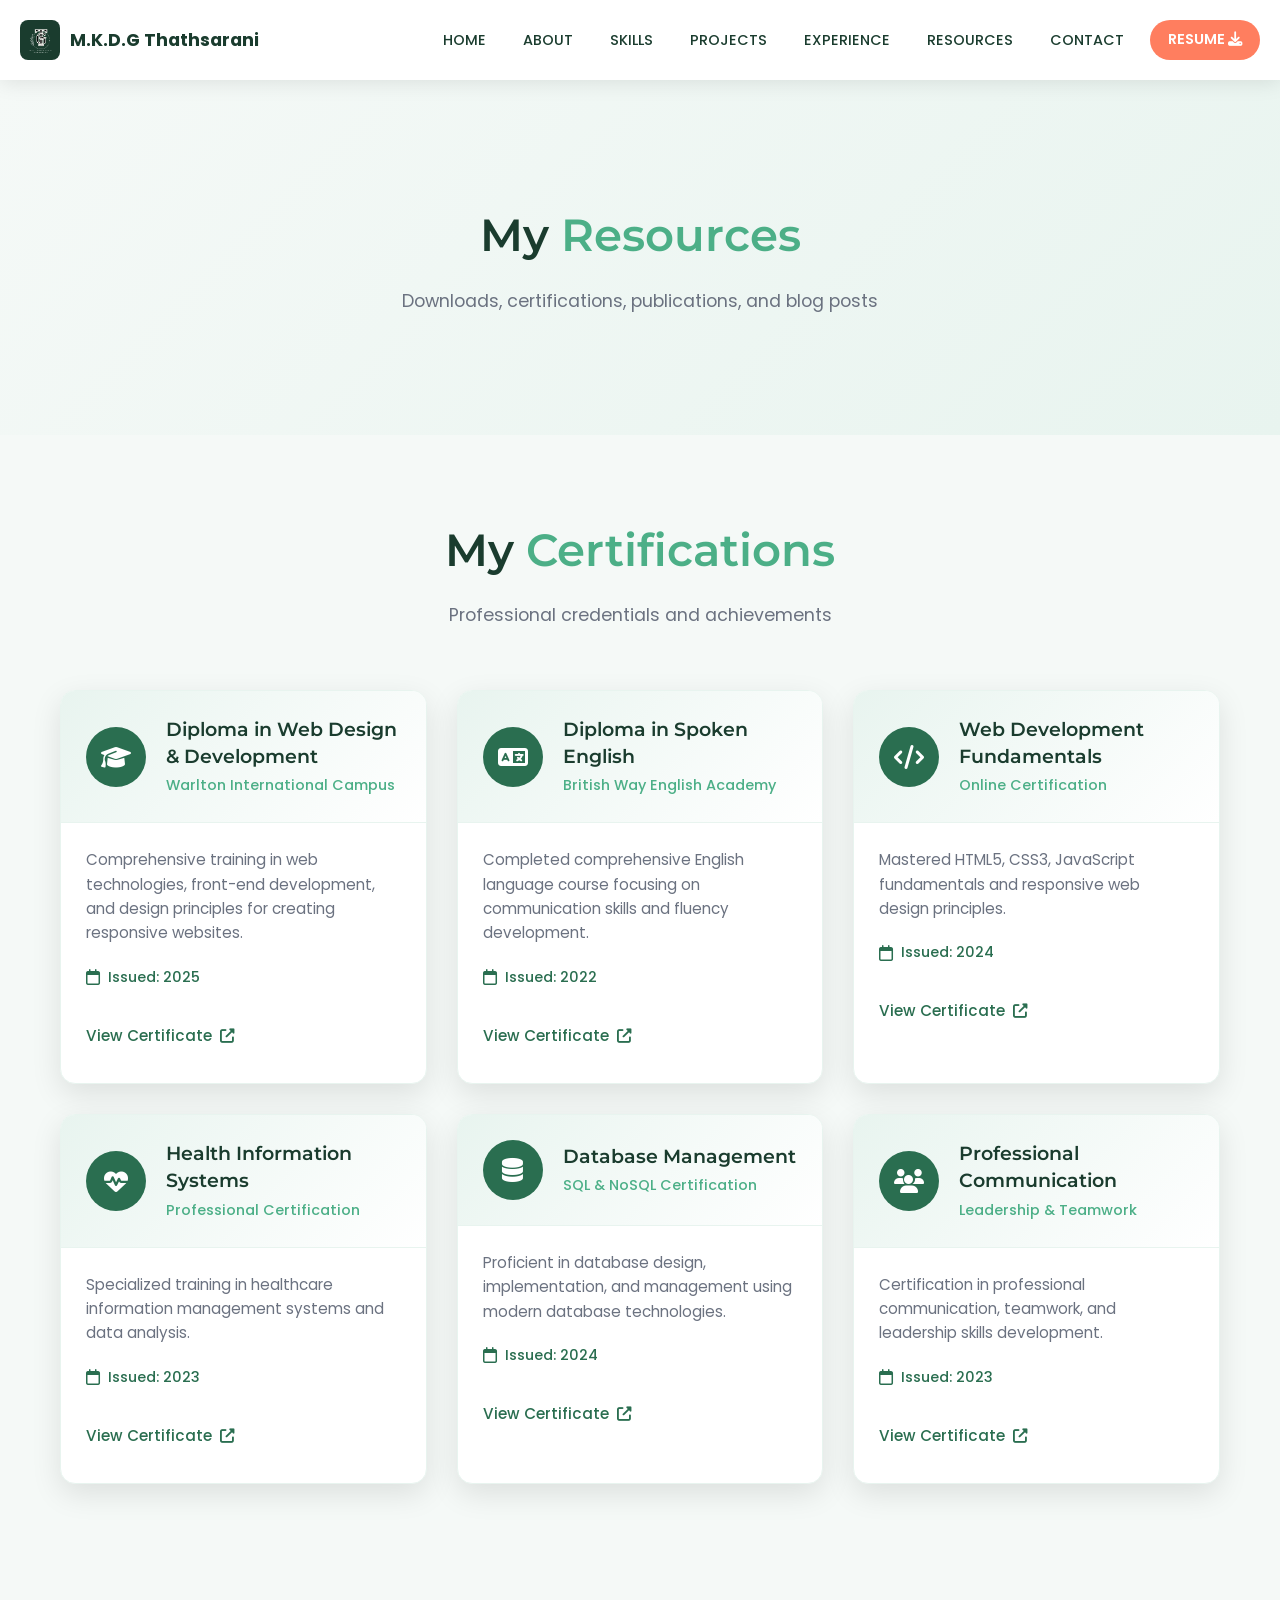
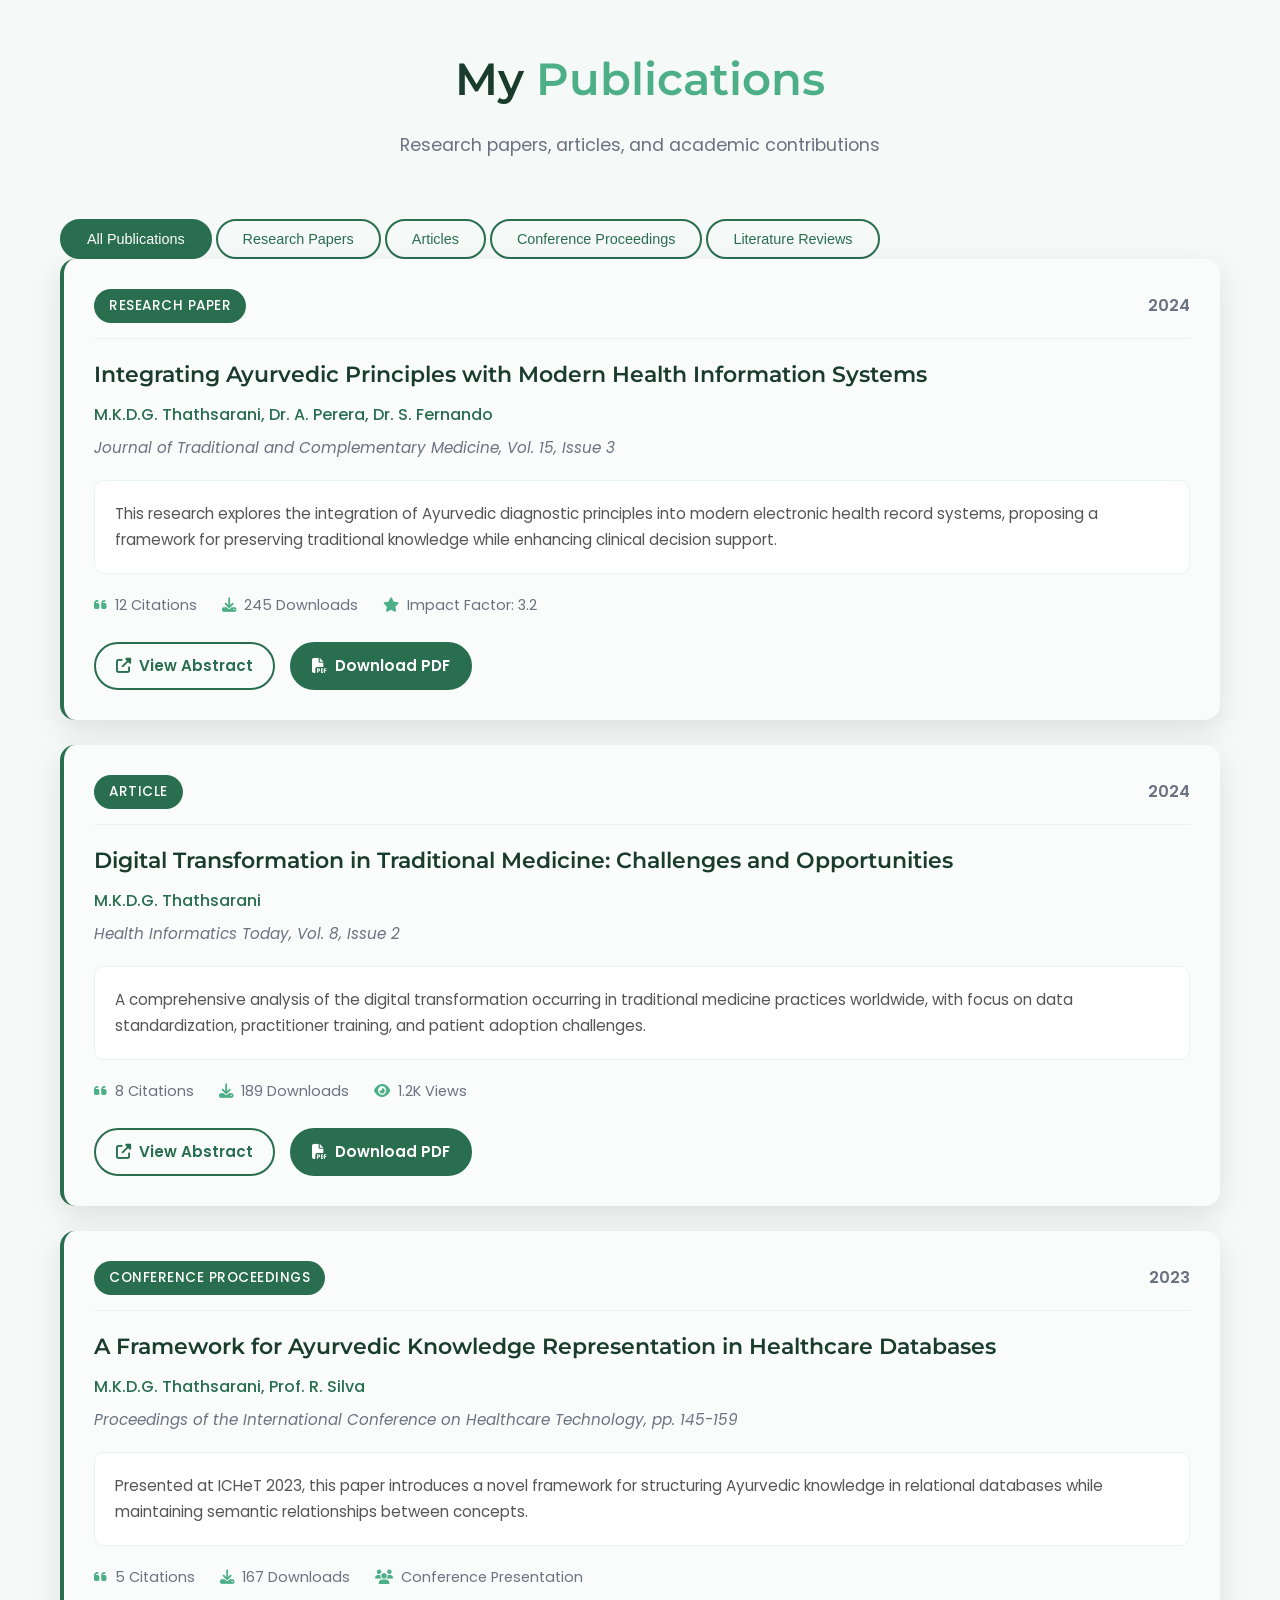
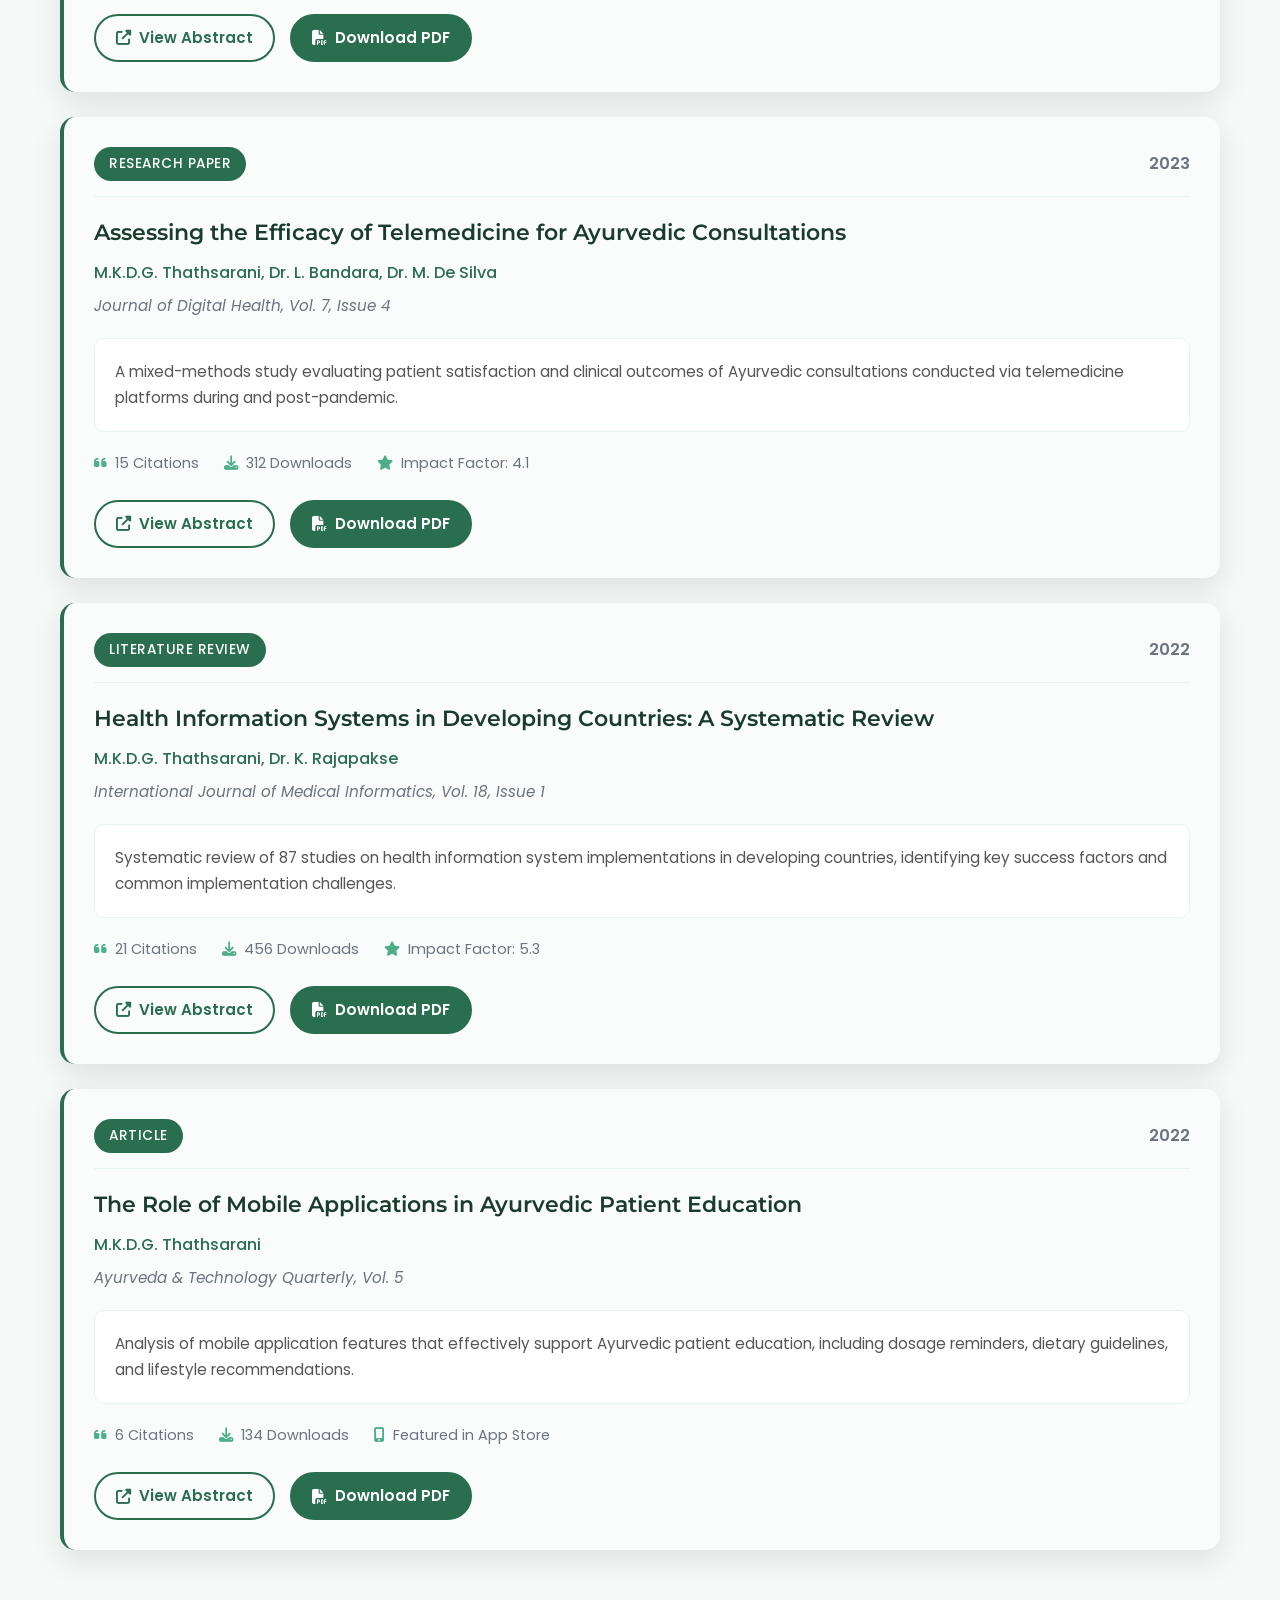
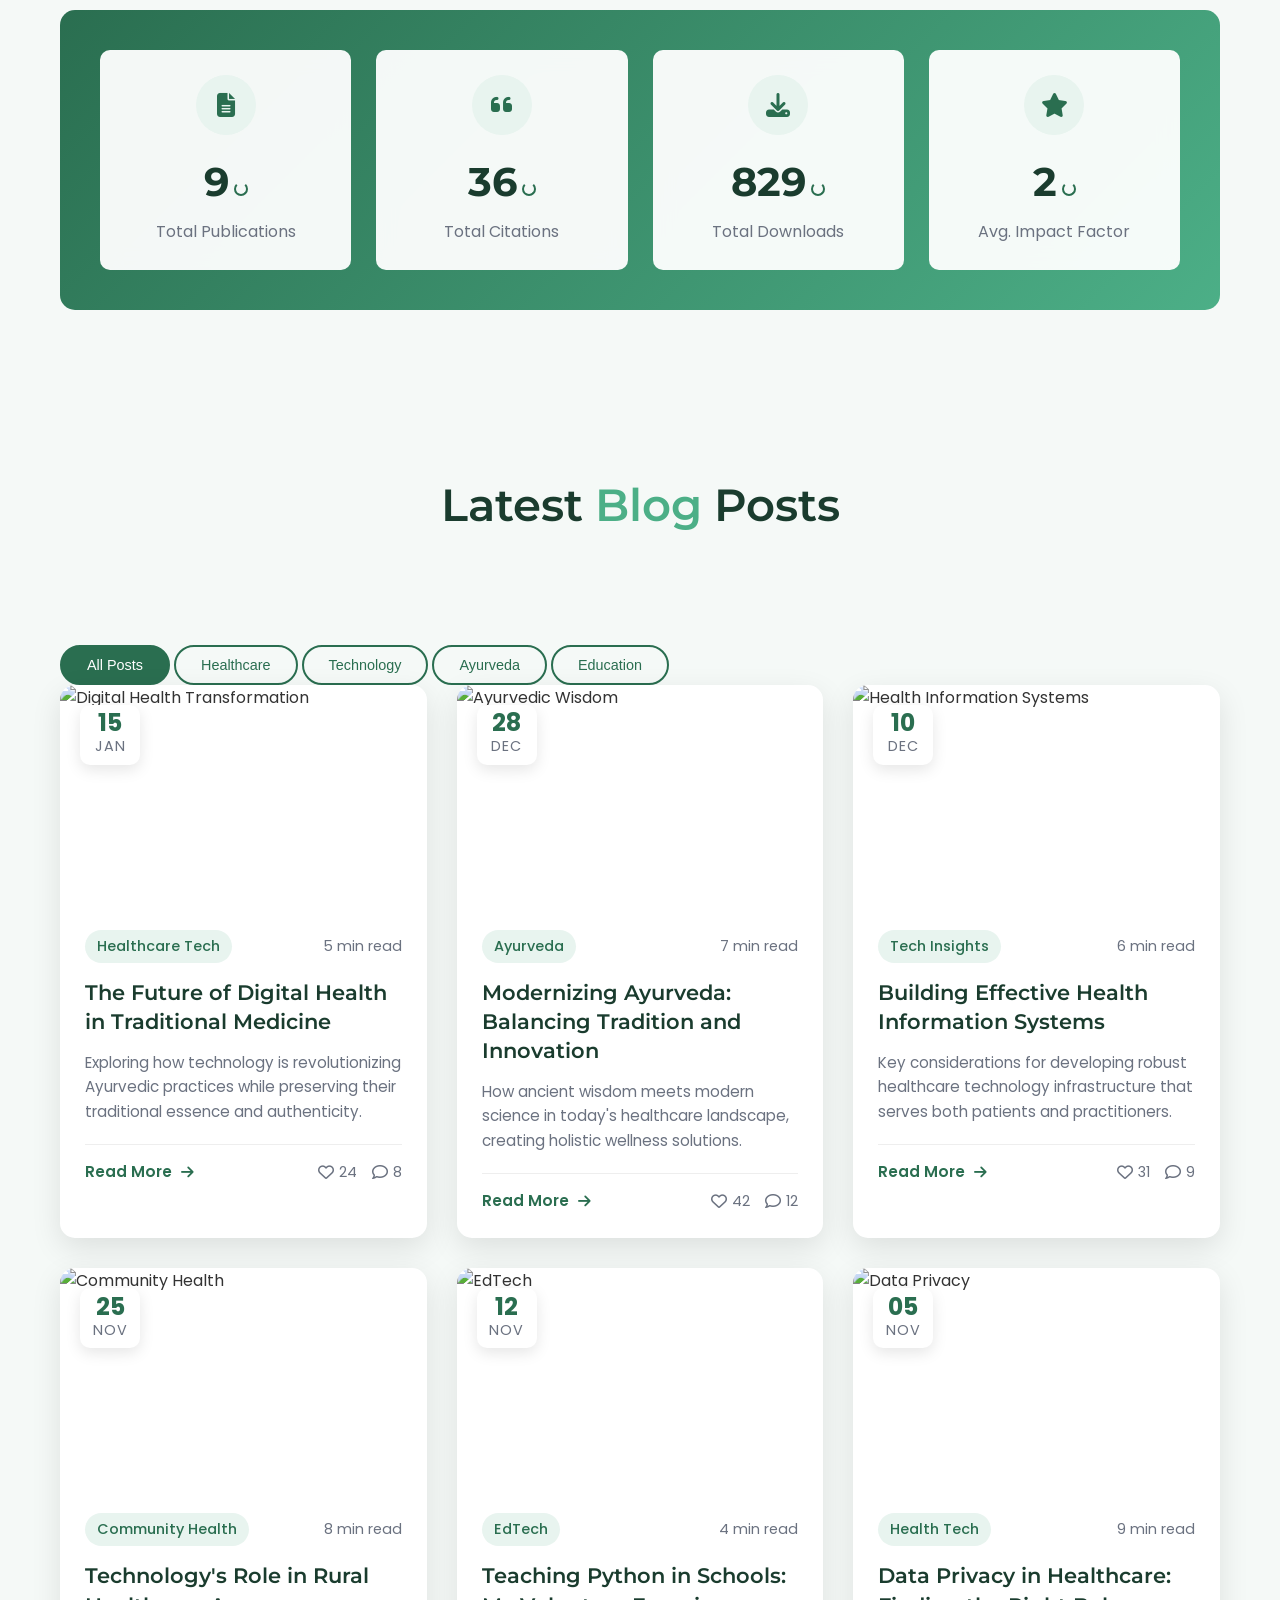
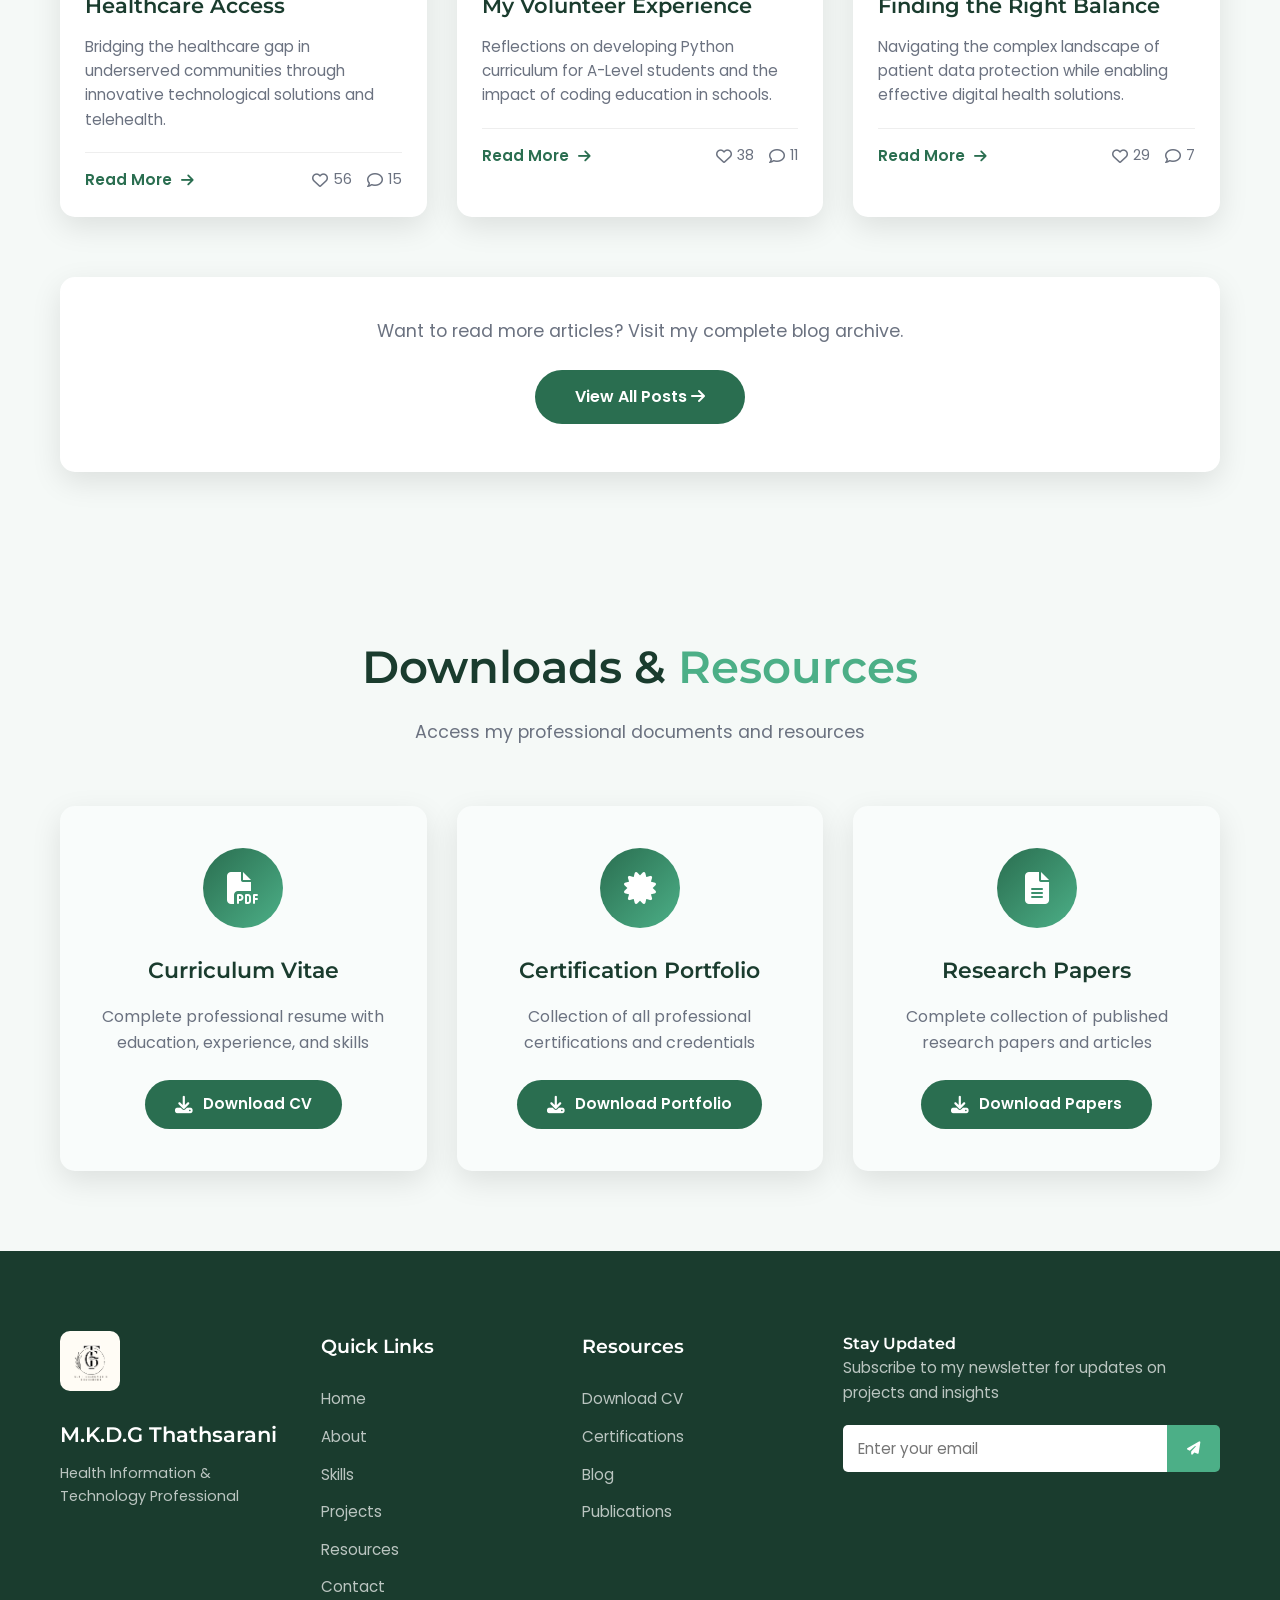
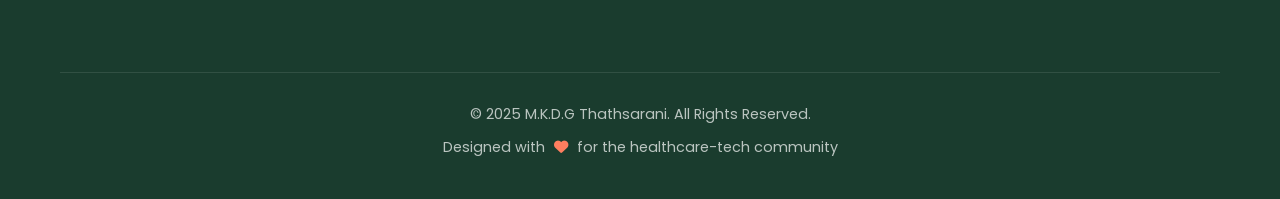
==== commit eafb6563: "Enhance portfolio and resources pages with SEO meta tags, lazy loading for images, and improved navi" ====
--- a/porthfolio/resources.html
+++ b/porthfolio/resources.html
@@ -4,6 +4,10 @@
     <meta charset="UTF-8">
     <meta name="viewport" content="width=device-width, initial-scale=1.0">
     <title>M.K.D.G Thathsarani | Resources</title>
+    <!-- SEO Meta Tags -->
+    <meta name="description" content="M.K.D.G Thathsarani - Resources, Certifications, Publications, and Blog">
+    <meta name="keywords" content="Resources, Certifications, Publications, Blog, Healthcare, Technology">
+    <link rel="icon" type="image/png" href="Logo/Green.png">
     <link rel="stylesheet" href="https://cdnjs.cloudflare.com/ajax/libs/font-awesome/6.4.0/css/all.min.css">
     <link href="https://fonts.googleapis.com/css2?family=Poppins:wght@300;400;500;600;700&family=Montserrat:wght@400;500;600;700&display=swap" rel="stylesheet">
     <link rel="stylesheet" href="style.css">
@@ -33,7 +37,7 @@
         </div>
     </nav>
 
-    <!-- Resources Hero -->
+    <!-- Resources Header -->
     <section class="hero" style="min-height: auto; padding: 120px 0 60px;">
         <div class="section-container" style="padding: 0 20px;">
             <div class="section-header">
@@ -416,7 +420,7 @@
                 <!-- Blog Post 1 -->
                 <article class="blog-card" data-category="healthcare technology">
                     <div class="blog-image">
-                        <img src="https://images.unsplash.com/photo-1576091160399-112ba8d25d1f?ixlib=rb-4.0.3&auto=format&fit=crop&w=800&q=80" alt="Digital Health Transformation">
+                        <img src="https://images.unsplash.com/photo-1576091160399-112ba8d25d1f?ixlib=rb-4.0.3&auto=format&fit=crop&w=800&q=80" alt="Digital Health Transformation" loading="lazy">
                         <div class="blog-date">
                             <span class="date-day">15</span>
                             <span class="date-month">Jan</span>
@@ -442,7 +446,7 @@
                 <!-- Blog Post 2 -->
                 <article class="blog-card" data-category="ayurveda education">
                     <div class="blog-image">
-                        <img src="https://images.unsplash.com/photo-1544367567-0f2fcb009e0b?ixlib=rb-4.0.3&auto=format&fit=crop&w=800&q=80" alt="Ayurvedic Wisdom">
+                        <img src="https://images.unsplash.com/photo-1544367567-0f2fcb009e0b?ixlib=rb-4.0.3&auto=format&fit=crop&w=800&q=80" alt="Ayurvedic Wisdom" loading="lazy">
                         <div class="blog-date">
                             <span class="date-day">28</span>
                             <span class="date-month">Dec</span>
@@ -468,7 +472,7 @@
                 <!-- Blog Post 3 -->
                 <article class="blog-card" data-category="technology education">
                     <div class="blog-image">
-                        <img src="https://images.unsplash.com/photo-1516321318423-f06f85e504b3?ixlib=rb-4.0.3&auto=format&fit=crop&w=800&q=80" alt="Health Information Systems">
+                        <img src="https://images.unsplash.com/photo-1516321318423-f06f85e504b3?ixlib=rb-4.0.3&auto=format&fit=crop&w=800&q=80" alt="Health Information Systems" loading="lazy">
                         <div class="blog-date">
                             <span class="date-day">10</span>
                             <span class="date-month">Dec</span>
@@ -494,7 +498,7 @@
                 <!-- Blog Post 4 -->
                 <article class="blog-card" data-category="healthcare">
                     <div class="blog-image">
-                        <img src="https://images.unsplash.com/photo-1559757148-5c350d0d3c56?ixlib=rb-4.0.3&auto=format&fit=crop&w=800&q=80" alt="Community Health">
+                        <img src="https://images.unsplash.com/photo-1559757148-5c350d0d3c56?ixlib=rb-4.0.3&auto=format&fit=crop&w=800&q=80" alt="Community Health" loading="lazy">
                         <div class="blog-date">
                             <span class="date-day">25</span>
                             <span class="date-month">Nov</span>
@@ -520,7 +524,7 @@
                 <!-- Blog Post 5 -->
                 <article class="blog-card" data-category="education technology">
                     <div class="blog-image">
-                        <img src="https://images.unsplash.com/photo-1523050854058-8df90110c9f1?ixlib=rb-4.0.3&auto=format&fit=crop&w=800&q=80" alt="EdTech">
+                        <img src="https://images.unsplash.com/photo-1523050854058-8df90110c9f1?ixlib=rb-4.0.3&auto=format&fit=crop&w=800&q=80" alt="EdTech" loading="lazy">
                         <div class="blog-date">
                             <span class="date-day">12</span>
                             <span class="date-month">Nov</span>
@@ -546,7 +550,7 @@
                 <!-- Blog Post 6 -->
                 <article class="blog-card" data-category="healthcare technology">
                     <div class="blog-image">
-                        <img src="https://images.unsplash.com/photo-1559757175-0eb30cd8c063?ixlib=rb-4.0.3&auto=format&fit=crop&w=800&q=80" alt="Data Privacy">
+                        <img src="https://images.unsplash.com/photo-1559757175-0eb30cd8c063?ixlib=rb-4.0.3&auto=format&fit=crop&w=800&q=80" alt="Data Privacy" loading="lazy">
                         <div class="blog-date">
                             <span class="date-day">05</span>
                             <span class="date-month">Nov</span>
--- a/porthfolio/style.css
+++ b/porthfolio/style.css
@@ -1422,4 +1422,622 @@
     .section-container {
         padding: 40px 20px !important;
     }
+}
+
+/* Publications Section - Additional Styles */
+.publications-grid {
+    display: flex;
+    flex-direction: column;
+    gap: 25px;
+    margin-bottom: 60px;
+}
+
+.publication-card {
+    background-color: #F9FCFB;
+    border-radius: 15px;
+    padding: 30px;
+    box-shadow: var(--shadow);
+    transition: var(--transition);
+    border-left: 4px solid var(--primary-color);
+    display: flex;
+    flex-direction: column;
+}
+
+.publication-card:hover {
+    transform: translateX(10px);
+    box-shadow: 0 20px 40px rgba(0, 0, 0, 0.1);
+}
+
+.publication-header {
+    display: flex;
+    justify-content: space-between;
+    align-items: center;
+    margin-bottom: 20px;
+    padding-bottom: 15px;
+    border-bottom: 1px solid #E8F4EF;
+}
+
+.publication-type {
+    background-color: var(--primary-color);
+    color: white;
+    padding: 6px 15px;
+    border-radius: 20px;
+    font-size: 0.85rem;
+    font-weight: 500;
+    text-transform: uppercase;
+    letter-spacing: 0.5px;
+}
+
+.publication-year {
+    color: var(--gray-color);
+    font-weight: 600;
+    font-size: 1rem;
+}
+
+.publication-content {
+    margin-bottom: 25px;
+}
+
+.publication-title {
+    color: var(--dark-color);
+    font-size: 1.4rem;
+    margin-bottom: 12px;
+    line-height: 1.4;
+}
+
+.publication-authors {
+    color: var(--primary-color);
+    font-weight: 500;
+    margin-bottom: 8px;
+    font-size: 1rem;
+}
+
+.publication-journal {
+    color: var(--gray-color);
+    font-style: italic;
+    margin-bottom: 20px;
+    font-size: 0.95rem;
+}
+
+.publication-abstract {
+    background-color: white;
+    padding: 20px;
+    border-radius: 10px;
+    margin-bottom: 20px;
+    border: 1px solid #E8F4EF;
+}
+
+.publication-abstract p {
+    color: #555;
+    font-size: 0.95rem;
+    line-height: 1.7;
+    margin: 0;
+}
+
+.publication-metrics {
+    display: flex;
+    gap: 25px;
+    flex-wrap: wrap;
+}
+
+.publication-metrics .metric {
+    display: flex;
+    align-items: center;
+    gap: 8px;
+    color: var(--gray-color);
+    font-size: 0.9rem;
+}
+
+.publication-metrics .metric i {
+    color: var(--secondary-color);
+    font-size: 0.9rem;
+}
+
+.publication-footer {
+    display: flex;
+    gap: 15px;
+    flex-wrap: wrap;
+}
+
+.publication-link,
+.publication-download {
+    display: inline-flex;
+    align-items: center;
+    gap: 8px;
+    font-size: 0.95rem;
+    padding: 10px 20px;
+}
+
+.publication-link {
+    background-color: transparent;
+    color: var(--primary-color);
+    border: 2px solid var(--primary-color);
+}
+
+.publication-link:hover {
+    background-color: var(--primary-color);
+    color: white;
+}
+
+.publication-download {
+    background-color: var(--primary-color);
+    color: white;
+    border: 2px solid var(--primary-color);
+}
+
+.publication-download:hover {
+    background-color: var(--dark-color);
+    border-color: var(--dark-color);
+}
+
+.publications-stats {
+    display: grid;
+    grid-template-columns: repeat(auto-fit, minmax(200px, 1fr));
+    gap: 25px;
+    background: linear-gradient(135deg, var(--primary-color) 0%, var(--secondary-color) 100%);
+    padding: 40px;
+    border-radius: 15px;
+    margin-top: 60px;
+}
+
+.stat-card {
+    background-color: rgba(255, 255, 255, 0.95);
+    border-radius: 10px;
+    padding: 25px;
+    text-align: center;
+    transition: var(--transition);
+    backdrop-filter: blur(10px);
+    opacity: 0;
+    transform: translateY(30px);
+}
+
+.stat-card:hover {
+    transform: translateY(-5px);
+    box-shadow: 0 10px 30px rgba(0, 0, 0, 0.1);
+}
+
+.stat-card.animated {
+    animation: fadeInUp 0.8s ease-out forwards;
+}
+
+.stat-card:nth-child(2) { animation-delay: 0.3s; }
+.stat-card:nth-child(3) { animation-delay: 0.6s; }
+.stat-card:nth-child(4) { animation-delay: 0.9s; }
+
+.stat-icon {
+    width: 60px;
+    height: 60px;
+    background-color: #E8F4EF;
+    border-radius: 50%;
+    display: flex;
+    align-items: center;
+    justify-content: center;
+    margin: 0 auto 15px;
+    color: var(--primary-color);
+    font-size: 1.5rem;
+}
+
+.stat-content h3 {
+    color: var(--dark-color);
+    font-size: 2.5rem;
+    margin-bottom: 5px;
+    font-weight: 700;
+}
+
+.stat-content p {
+    color: var(--gray-color);
+    font-size: 1rem;
+    margin: 0;
+}
+
+/* Responsive Publications */
+@media (max-width: 768px) {
+    .publication-header {
+        flex-direction: column;
+        align-items: flex-start;
+        gap: 10px;
+    }
+    
+    .publication-footer {
+        flex-direction: column;
+    }
+    
+    .publication-link,
+    .publication-download {
+        width: 100%;
+        justify-content: center;
+    }
+    
+    .publications-stats {
+        grid-template-columns: repeat(2, 1fr);
+        padding: 25px;
+    }
+}
+
+@media (max-width: 480px) {
+    .publications-stats {
+        grid-template-columns: 1fr;
+    }
+    
+    .publication-metrics {
+        flex-direction: column;
+        gap: 10px;
+    }
+}
+
+/* Blog Section Styles */
+.blog-grid {
+    display: grid;
+    grid-template-columns: repeat(auto-fill, minmax(350px, 1fr));
+    gap: 30px;
+    margin-bottom: 60px;
+}
+
+.blog-card {
+    background-color: var(--white);
+    border-radius: 15px;
+    overflow: hidden;
+    box-shadow: var(--shadow);
+    transition: var(--transition);
+    opacity: 0;
+    transform: translateY(30px);
+}
+
+.blog-card.animated {
+    animation: fadeInUp 0.8s ease-out forwards;
+}
+
+.blog-card:nth-child(2) { animation-delay: 0.2s; }
+.blog-card:nth-child(3) { animation-delay: 0.4s; }
+.blog-card:nth-child(4) { animation-delay: 0.6s; }
+.blog-card:nth-child(5) { animation-delay: 0.8s; }
+.blog-card:nth-child(6) { animation-delay: 1s; }
+
+.blog-card:hover {
+    transform: translateY(-10px);
+    box-shadow: 0 20px 40px rgba(0, 0, 0, 0.15);
+}
+
+.blog-image {
+    height: 220px;
+    position: relative;
+    overflow: hidden;
+}
+
+.blog-image img {
+    width: 100%;
+    height: 100%;
+    object-fit: cover;
+    transition: transform 0.5s ease;
+}
+
+.blog-card:hover .blog-image img {
+    transform: scale(1.05);
+}
+
+.blog-date {
+    position: absolute;
+    top: 20px;
+    left: 20px;
+    background-color: var(--white);
+    width: 60px;
+    height: 60px;
+    border-radius: 10px;
+    display: flex;
+    flex-direction: column;
+    align-items: center;
+    justify-content: center;
+    box-shadow: 0 5px 15px rgba(0, 0, 0, 0.1);
+}
+
+.date-day {
+    font-size: 1.5rem;
+    font-weight: 700;
+    color: var(--primary-color);
+    line-height: 1;
+}
+
+.date-month {
+    font-size: 0.9rem;
+    color: var(--gray-color);
+    text-transform: uppercase;
+    letter-spacing: 1px;
+}
+
+.blog-content {
+    padding: 25px;
+}
+
+.blog-meta {
+    display: flex;
+    justify-content: space-between;
+    align-items: center;
+    margin-bottom: 15px;
+    font-size: 0.9rem;
+}
+
+.blog-category {
+    background-color: #E8F4EF;
+    color: var(--primary-color);
+    padding: 5px 12px;
+    border-radius: 20px;
+    font-weight: 500;
+}
+
+.blog-read-time {
+    color: var(--gray-color);
+}
+
+.blog-title {
+    color: var(--dark-color);
+    font-size: 1.3rem;
+    margin-bottom: 15px;
+    line-height: 1.4;
+    transition: var(--transition);
+}
+
+.blog-card:hover .blog-title {
+    color: var(--primary-color);
+}
+
+.blog-excerpt {
+    color: var(--gray-color);
+    margin-bottom: 20px;
+    font-size: 0.95rem;
+    line-height: 1.6;
+}
+
+.blog-footer {
+    display: flex;
+    justify-content: space-between;
+    align-items: center;
+    padding-top: 15px;
+    border-top: 1px solid #eee;
+}
+
+.blog-link {
+    color: var(--primary-color);
+    text-decoration: none;
+    font-weight: 600;
+    font-size: 0.95rem;
+    transition: var(--transition);
+}
+
+.blog-link:hover {
+    color: var(--secondary-color);
+}
+
+.blog-link i {
+    margin-left: 5px;
+    font-size: 0.9rem;
+    transition: transform 0.3s ease;
+}
+
+.blog-link:hover i {
+    transform: translateX(5px);
+}
+
+.blog-stats {
+    display: flex;
+    gap: 15px;
+    color: var(--gray-color);
+    font-size: 0.9rem;
+}
+
+.blog-stats span {
+    display: flex;
+    align-items: center;
+    gap: 5px;
+}
+
+.blog-stats i {
+    font-size: 1rem;
+}
+
+.blog-cta {
+    text-align: center;
+    padding: 40px;
+    background-color: var(--white);
+    border-radius: 15px;
+    box-shadow: var(--shadow);
+}
+
+.blog-cta p {
+    color: var(--gray-color);
+    margin-bottom: 25px;
+    font-size: 1.1rem;
+}
+
+.blog-cta .btn-primary {
+    padding: 14px 40px;
+    font-size: 1rem;
+}
+
+/* Certifications Grid */
+.certifications-grid {
+    display: grid;
+    grid-template-columns: repeat(auto-fill, minmax(350px, 1fr));
+    gap: 30px;
+}
+
+.certification-card {
+    background-color: var(--white);
+    border-radius: 15px;
+    overflow: hidden;
+    box-shadow: var(--shadow);
+    transition: var(--transition);
+    border: 1px solid #E8F4EF;
+    opacity: 0;
+    transform: translateY(30px);
+}
+
+.certification-card.animated {
+    animation: fadeInUp 0.8s ease-out forwards;
+}
+
+.certification-card:nth-child(2) { animation-delay: 0.1s; }
+.certification-card:nth-child(3) { animation-delay: 0.2s; }
+.certification-card:nth-child(4) { animation-delay: 0.3s; }
+.certification-card:nth-child(5) { animation-delay: 0.4s; }
+.certification-card:nth-child(6) { animation-delay: 0.5s; }
+
+.certification-card:hover {
+    transform: translateY(-10px) scale(1.02);
+    box-shadow: 0 20px 40px rgba(0, 0, 0, 0.1);
+    border-color: var(--secondary-color);
+}
+
+.certification-header {
+    display: flex;
+    align-items: center;
+    padding: 25px;
+    background: linear-gradient(135deg, #E8F4EF 0%, #FFFFFF 100%);
+    border-bottom: 1px solid #E8F4EF;
+}
+
+.certification-icon {
+    width: 60px;
+    height: 60px;
+    background-color: var(--primary-color);
+    border-radius: 50%;
+    display: flex;
+    align-items: center;
+    justify-content: center;
+    margin-right: 20px;
+    color: var(--white);
+    font-size: 1.5rem;
+    flex-shrink: 0;
+}
+
+.certification-title h3 {
+    color: var(--dark-color);
+    font-size: 1.2rem;
+    margin-bottom: 5px;
+    line-height: 1.4;
+}
+
+.certification-title p {
+    color: var(--secondary-color);
+    font-size: 0.9rem;
+    font-weight: 500;
+    margin: 0;
+}
+
+.certification-body {
+    padding: 25px;
+}
+
+.certification-body p {
+    color: var(--gray-color);
+    margin-bottom: 20px;
+    font-size: 0.95rem;
+    line-height: 1.6;
+}
+
+.certification-date {
+    display: flex;
+    align-items: center;
+    color: var(--primary-color);
+    font-size: 0.9rem;
+    font-weight: 500;
+}
+
+.certification-date i {
+    margin-right: 8px;
+    font-size: 1rem;
+}
+
+.certification-footer {
+    padding: 0 25px 25px;
+}
+
+.certification-link {
+    display: inline-flex;
+    align-items: center;
+    color: var(--primary-color);
+    text-decoration: none;
+    font-weight: 500;
+    font-size: 0.95rem;
+    transition: var(--transition);
+    padding: 10px 0;
+}
+
+.certification-link:hover {
+    color: var(--secondary-color);
+}
+
+.certification-link i {
+    margin-left: 8px;
+    font-size: 0.9rem;
+}
+
+/* Downloads Grid */
+.downloads-grid {
+    display: grid;
+    grid-template-columns: repeat(auto-fit, minmax(300px, 1fr));
+    gap: 30px;
+    margin-top: 40px;
+}
+
+.download-card {
+    background-color: #F9FCFB;
+    border-radius: 15px;
+    padding: 40px 30px;
+    text-align: center;
+    box-shadow: var(--shadow);
+    transition: var(--transition);
+    border: 2px solid transparent;
+    opacity: 0;
+    transform: translateY(30px);
+}
+
+.download-card.animated {
+    animation: fadeInUp 0.8s ease-out forwards;
+}
+
+.download-card:nth-child(2) { animation-delay: 0.2s; }
+.download-card:nth-child(3) { animation-delay: 0.4s; }
+
+.download-card:hover {
+    transform: translateY(-10px);
+    border-color: var(--primary-color);
+    box-shadow: 0 20px 40px rgba(0, 0, 0, 0.1);
+}
+
+.download-icon {
+    width: 80px;
+    height: 80px;
+    background: linear-gradient(135deg, var(--primary-color), var(--secondary-color));
+    border-radius: 50%;
+    display: flex;
+    align-items: center;
+    justify-content: center;
+    margin: 0 auto 25px;
+    color: var(--white);
+    font-size: 2rem;
+}
+
+.download-content h3 {
+    color: var(--dark-color);
+    font-size: 1.4rem;
+    margin-bottom: 15px;
+}
+
+.download-content p {
+    color: var(--gray-color);
+    margin-bottom: 25px;
+    font-size: 1rem;
+    line-height: 1.6;
+}
+
+.download-btn {
+    display: inline-flex;
+    align-items: center;
+    gap: 10px;
+    padding: 12px 30px;
+    font-size: 0.95rem;
+}
+
+.download-btn i {
+    font-size: 1.1rem;
 }
